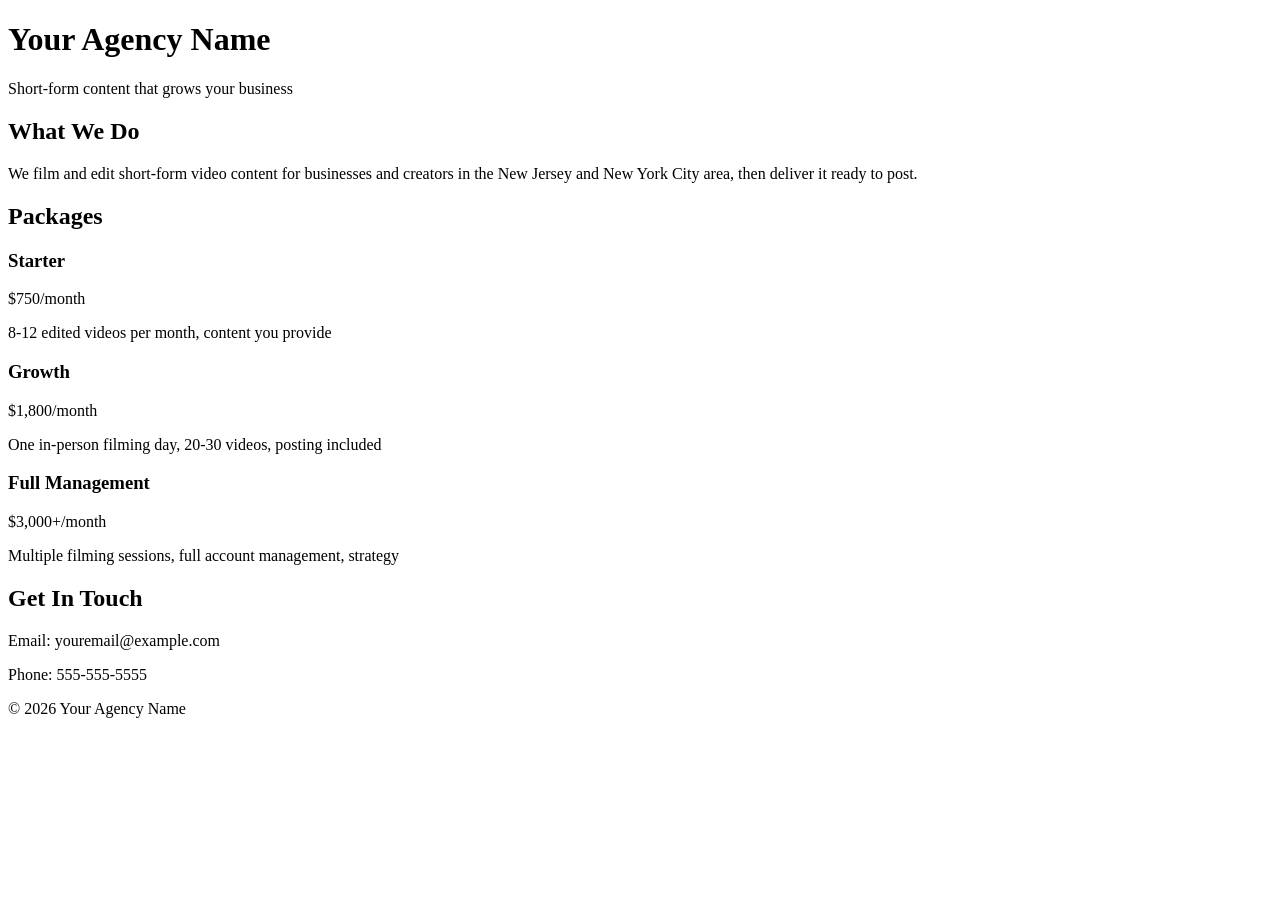
==== index.html @ 215c4ce5 "Add initial HTML structure for agency website" ====
<!DOCTYPE html>
<html lang="en">
<head>
<meta charset="UTF-8">
<meta name="viewport" content="width=device-width, initial-scale=1.0">
<title>Your Agency Name</title> <!-- CHANGE THIS -->
<link rel="stylesheet" href="style.css">
</head>
<body>

<header>
  <h1>Your Agency Name</h1> <!-- CHANGE THIS -->
  <p>Short-form content that grows your business</p> <!-- CHANGE THIS -->
</header>

<section id="about">
  <h2>What We Do</h2>
  <p>We film and edit short-form video content for businesses and creators in the New Jersey and New York City area, then deliver it ready to post.</p> <!-- CHANGE THIS -->
</section>

<section id="pricing">
  <h2>Packages</h2>
  <div class="tier">
    <h3>Starter</h3>
    <p class="price">$750/month</p> <!-- CHANGE THIS -->
    <p>8-12 edited videos per month, content you provide</p> <!-- CHANGE THIS -->
  </div>
  <div class="tier">
    <h3>Growth</h3>
    <p class="price">$1,800/month</p> <!-- CHANGE THIS -->
    <p>One in-person filming day, 20-30 videos, posting included</p> <!-- CHANGE THIS -->
  </div>
  <div class="tier">
    <h3>Full Management</h3>
    <p class="price">$3,000+/month</p> <!-- CHANGE THIS -->
    <p>Multiple filming sessions, full account management, strategy</p> <!-- CHANGE THIS -->
  </div>
</section>

<section id="contact">
  <h2>Get In Touch</h2>
  <p>Email: youremail@example.com</p> <!-- CHANGE THIS -->
  <p>Phone: 555-555-5555</p> <!-- CHANGE THIS -->
</section>

<footer>
  <p>&copy; 2026 Your Agency Name</p> <!-- CHANGE THIS -->
</footer>

<script src="script.js"></script>
</body>
</html>
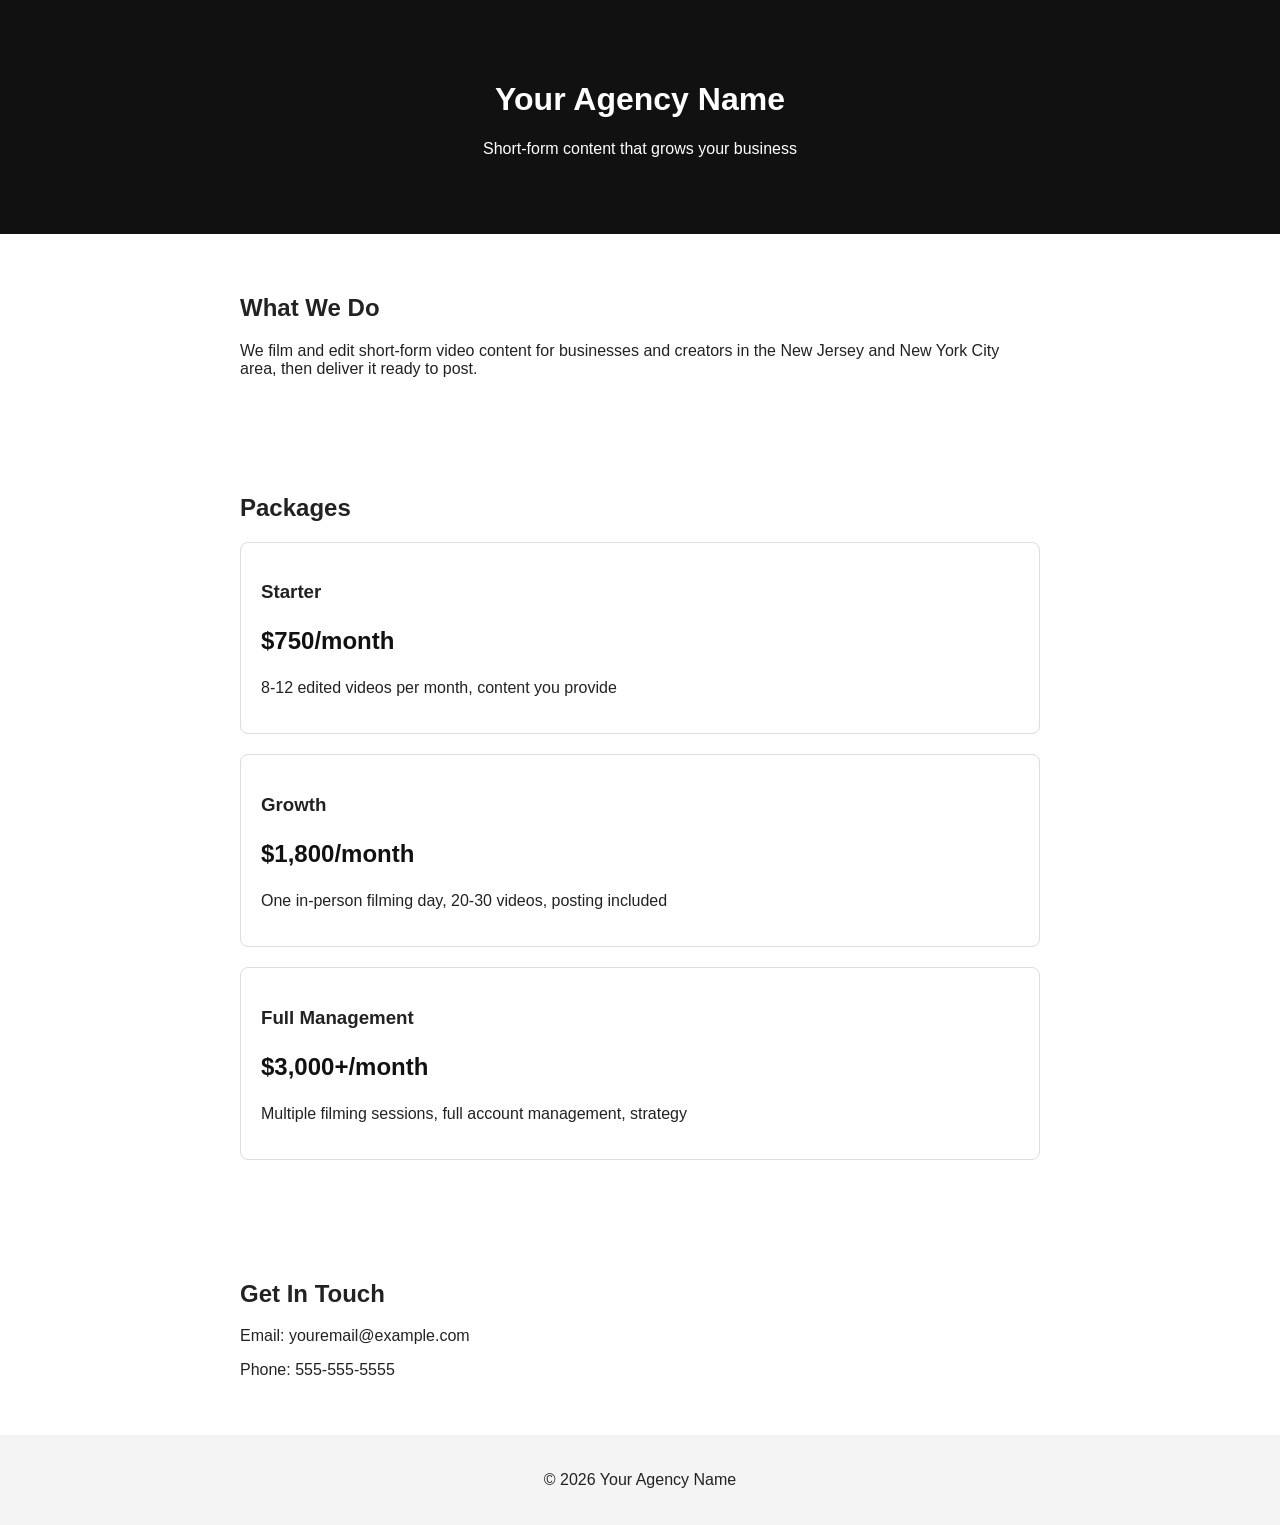
==== commit a81ca03c: "Update title in index.html to 'Clip Farmers Media'" ====
--- a/index.html
+++ b/index.html
@@ -3,7 +3,7 @@
 <head>
 <meta charset="UTF-8">
 <meta name="viewport" content="width=device-width, initial-scale=1.0">
-<title>Your Agency Name</title> <!-- CHANGE THIS -->
+<title>Clip Farmers Media</title> <!-- CHANGE THIS -->
 <link rel="stylesheet" href="style.css">
 </head>
 <body>
--- a/style.css
+++ b/style.css
@@ -0,0 +1,38 @@
+body {
+  font-family: Arial, sans-serif;
+  margin: 0;
+  padding: 0;
+  color: #222;
+}
+
+header {
+  background-color: #111; /* CHANGE THIS to your brand color */
+  color: white;
+  text-align: center;
+  padding: 60px 20px;
+}
+
+section {
+  max-width: 800px;
+  margin: 0 auto;
+  padding: 40px 20px;
+}
+
+.tier {
+  border: 1px solid #ddd;
+  border-radius: 8px;
+  padding: 20px;
+  margin-bottom: 20px;
+}
+
+.price {
+  font-size: 1.5em;
+  font-weight: bold;
+  color: #111; /* CHANGE THIS to your brand color */
+}
+
+footer {
+  text-align: center;
+  padding: 20px;
+  background-color: #f4f4f4;
+}
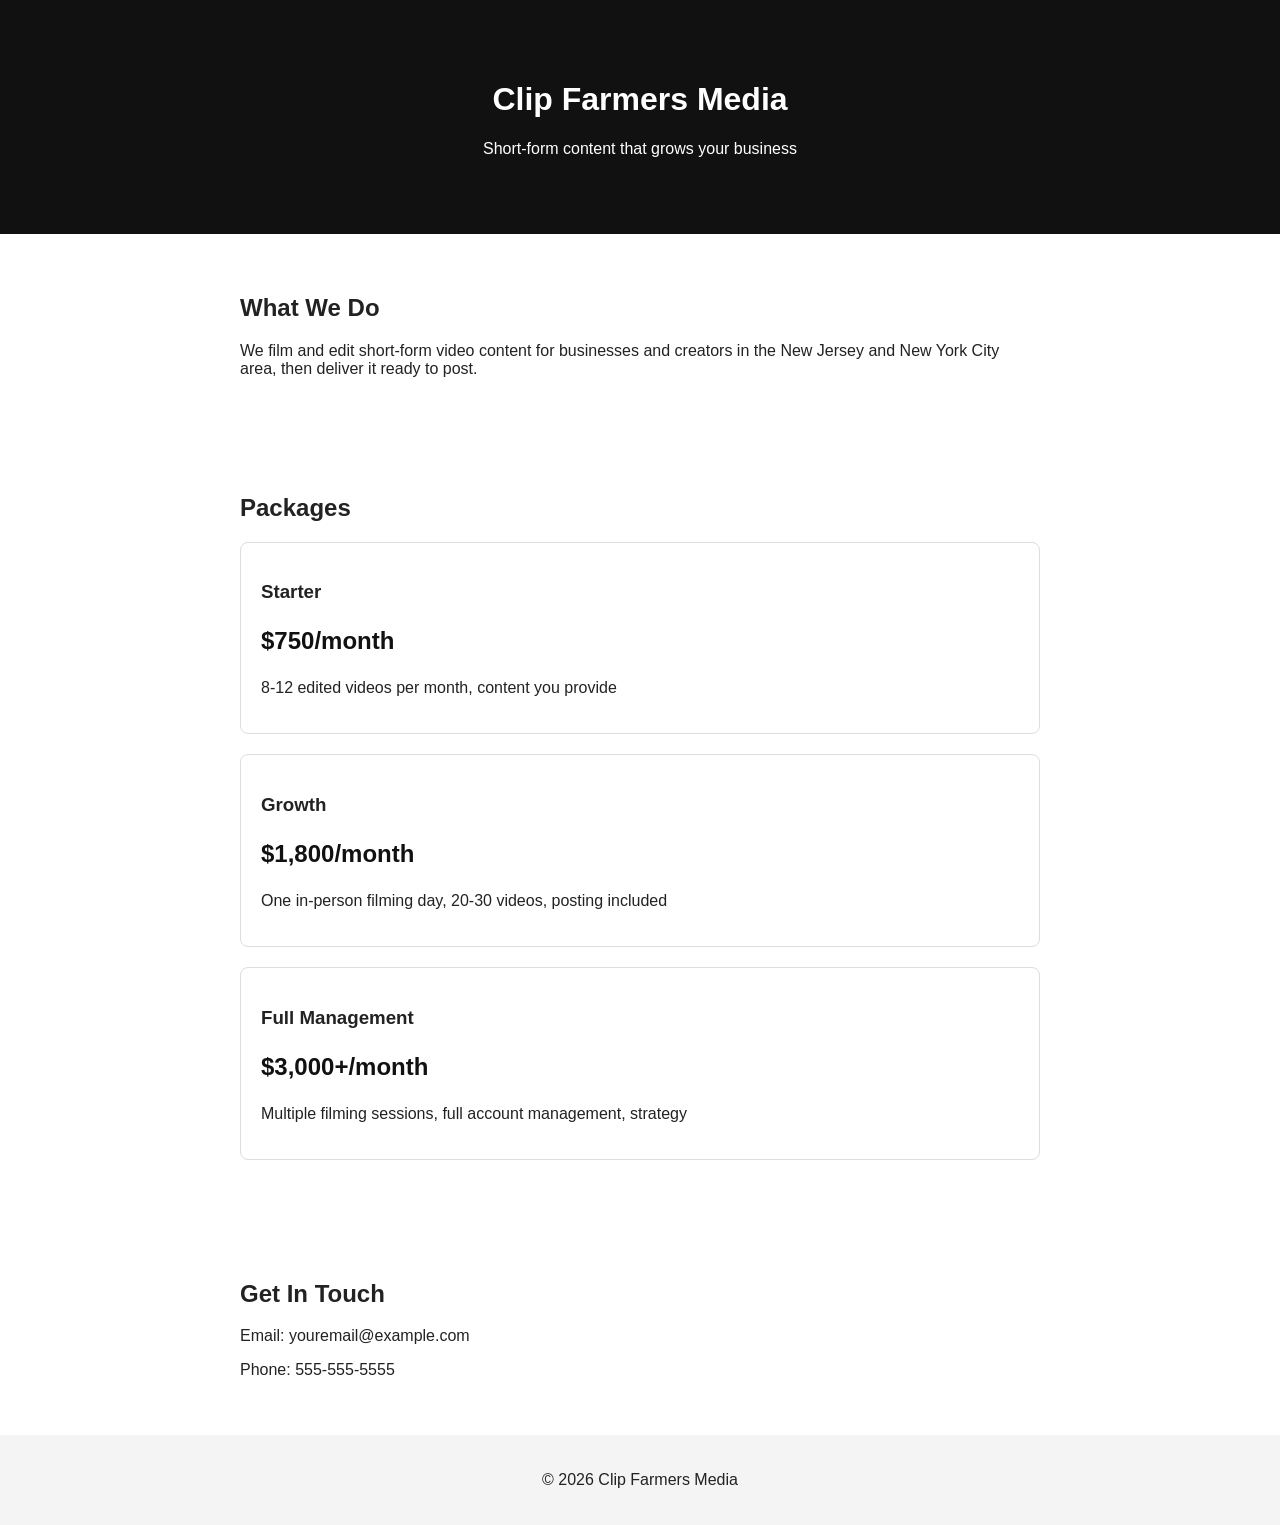
==== commit 505e9af0: "Update agency name to 'Clip Farmers Media'" ====
--- a/index.html
+++ b/index.html
@@ -3,13 +3,13 @@
 <head>
 <meta charset="UTF-8">
 <meta name="viewport" content="width=device-width, initial-scale=1.0">
-<title>Clip Farmers Media</title> <!-- CHANGE THIS -->
+<title>Clip Farmers Media</title>
 <link rel="stylesheet" href="style.css">
 </head>
 <body>
 
 <header>
-  <h1>Your Agency Name</h1> <!-- CHANGE THIS -->
+  <h1>Clip Farmers Media</h1>
   <p>Short-form content that grows your business</p> <!-- CHANGE THIS -->
 </header>
 
@@ -44,7 +44,7 @@
 </section>
 
 <footer>
-  <p>&copy; 2026 Your Agency Name</p> <!-- CHANGE THIS -->
+  <p>&copy; 2026 Clip Farmers Media</p>
 </footer>
 
 <script src="script.js"></script>
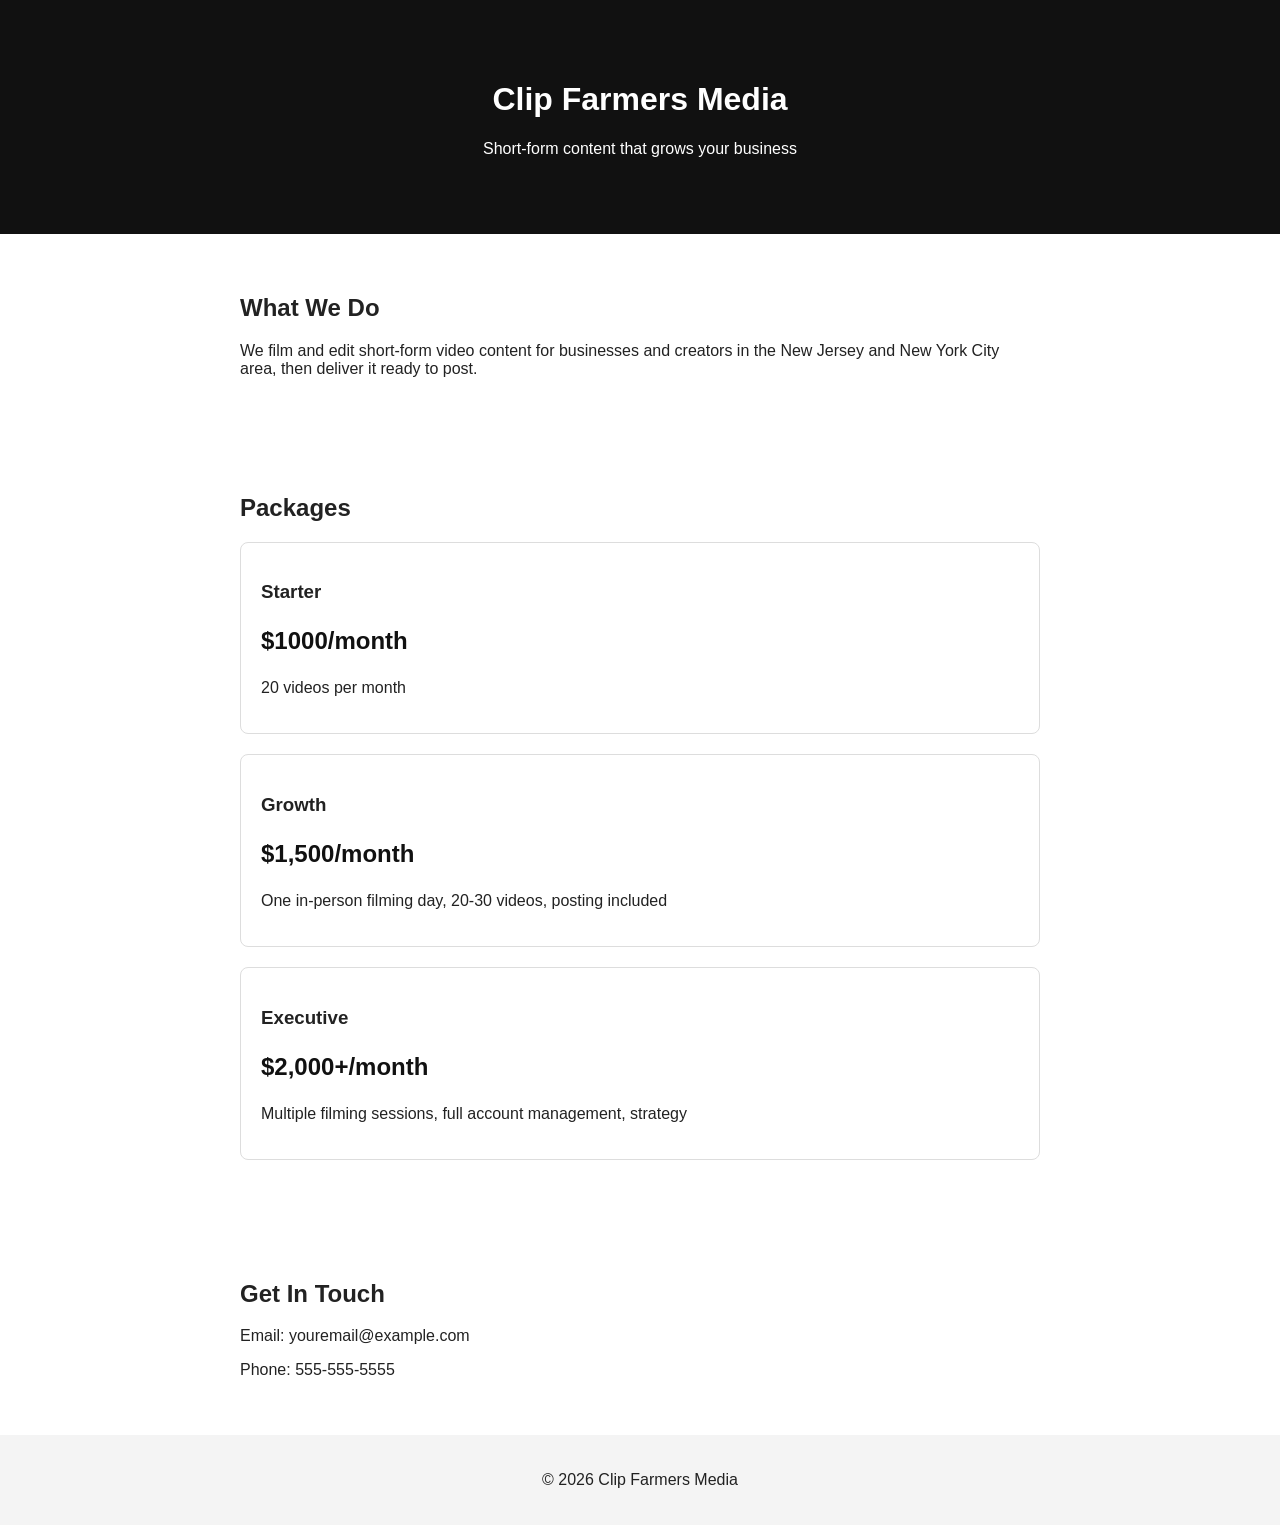
==== commit 6822e64f: "Update pricing details and package names in HTML" ====
--- a/index.html
+++ b/index.html
@@ -22,25 +22,25 @@
   <h2>Packages</h2>
   <div class="tier">
     <h3>Starter</h3>
-    <p class="price">$750/month</p> <!-- CHANGE THIS -->
-    <p>8-12 edited videos per month, content you provide</p> <!-- CHANGE THIS -->
+    <p class="price">$1000/month</p>
+    <p>20 videos per month</p>
   </div>
   <div class="tier">
     <h3>Growth</h3>
-    <p class="price">$1,800/month</p> <!-- CHANGE THIS -->
-    <p>One in-person filming day, 20-30 videos, posting included</p> <!-- CHANGE THIS -->
+    <p class="price">$1,500/month</p>
+    <p>One in-person filming day, 20-30 videos, posting included</p>
   </div>
   <div class="tier">
-    <h3>Full Management</h3>
-    <p class="price">$3,000+/month</p> <!-- CHANGE THIS -->
-    <p>Multiple filming sessions, full account management, strategy</p> <!-- CHANGE THIS -->
+    <h3>Executive</h3>
+    <p class="price">$2,000+/month</p> <!-- CHANGE THIS -->
+    <p>Multiple filming sessions, full account management, strategy</p>
   </div>
 </section>
 
 <section id="contact">
   <h2>Get In Touch</h2>
-  <p>Email: youremail@example.com</p> <!-- CHANGE THIS -->
-  <p>Phone: 555-555-5555</p> <!-- CHANGE THIS -->
+  <p>Email: youremail@example.com</p>
+  <p>Phone: 555-555-5555</p>
 </section>
 
 <footer>
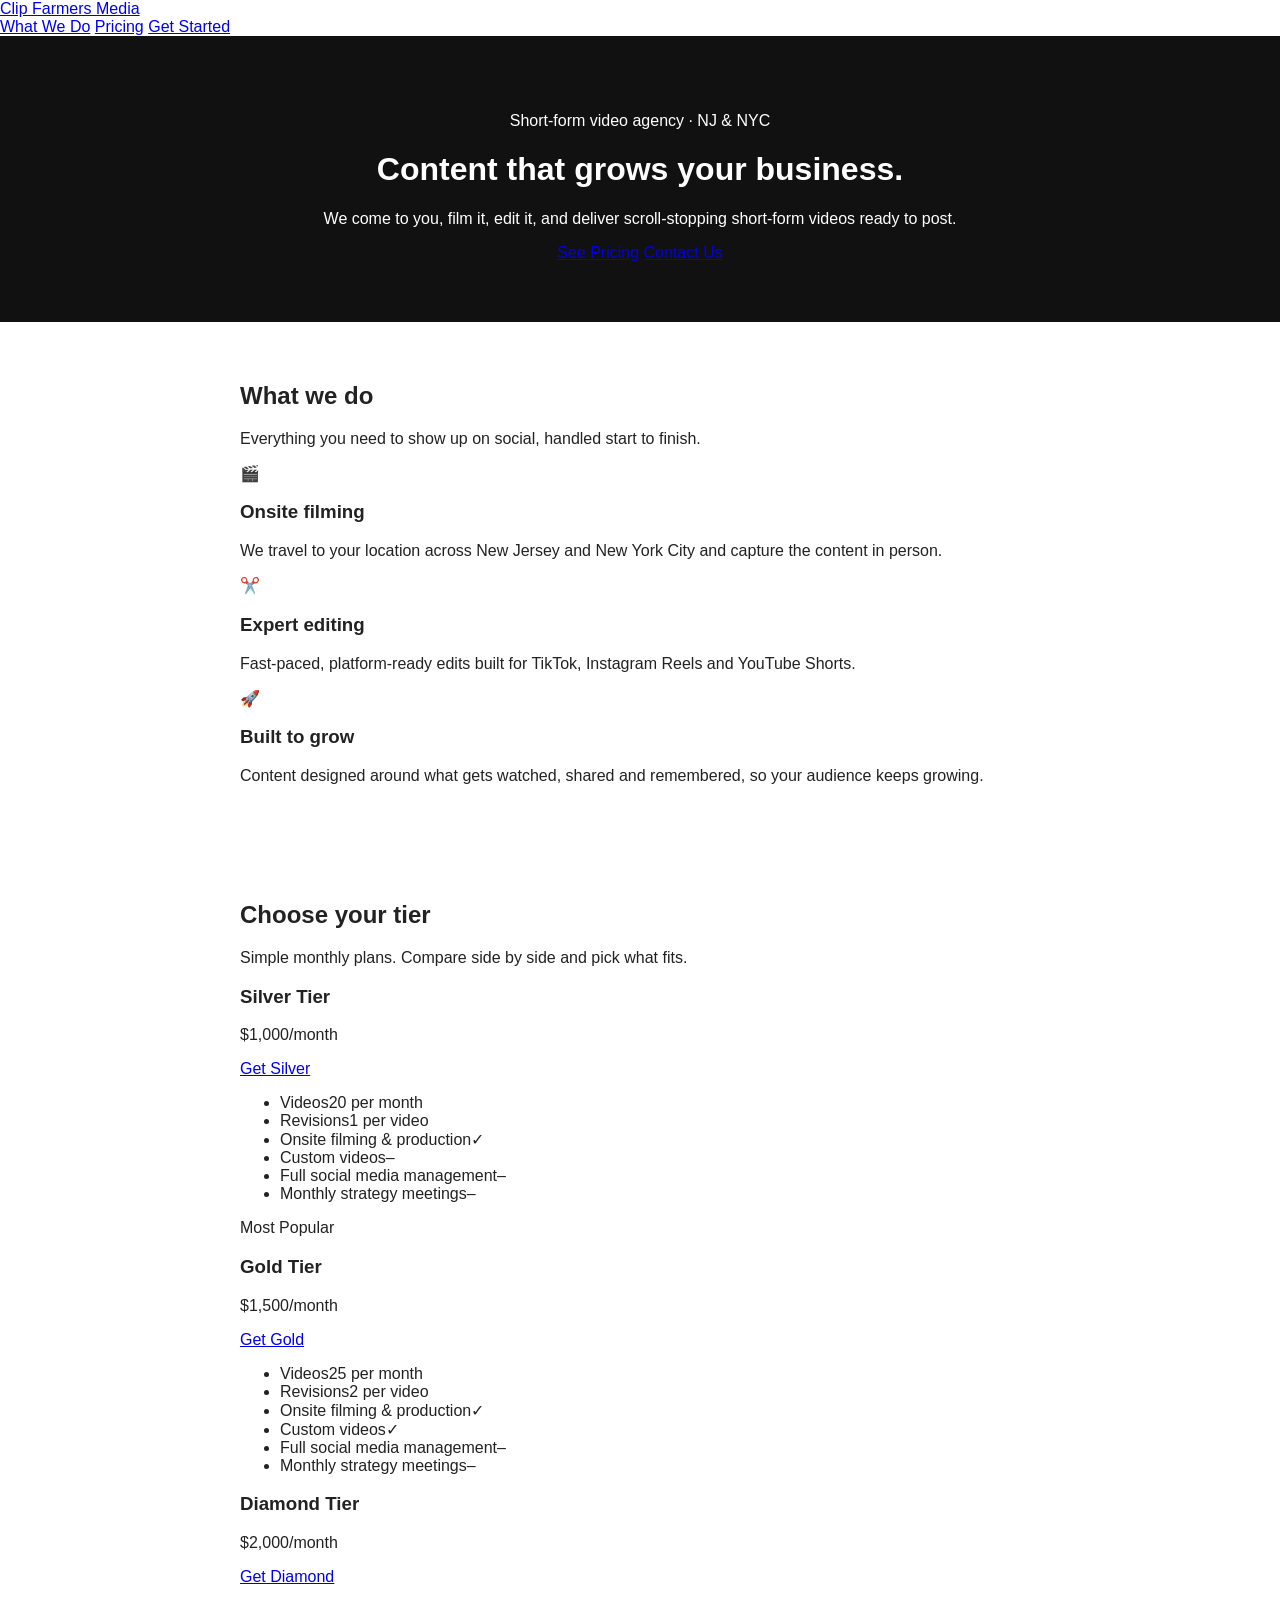
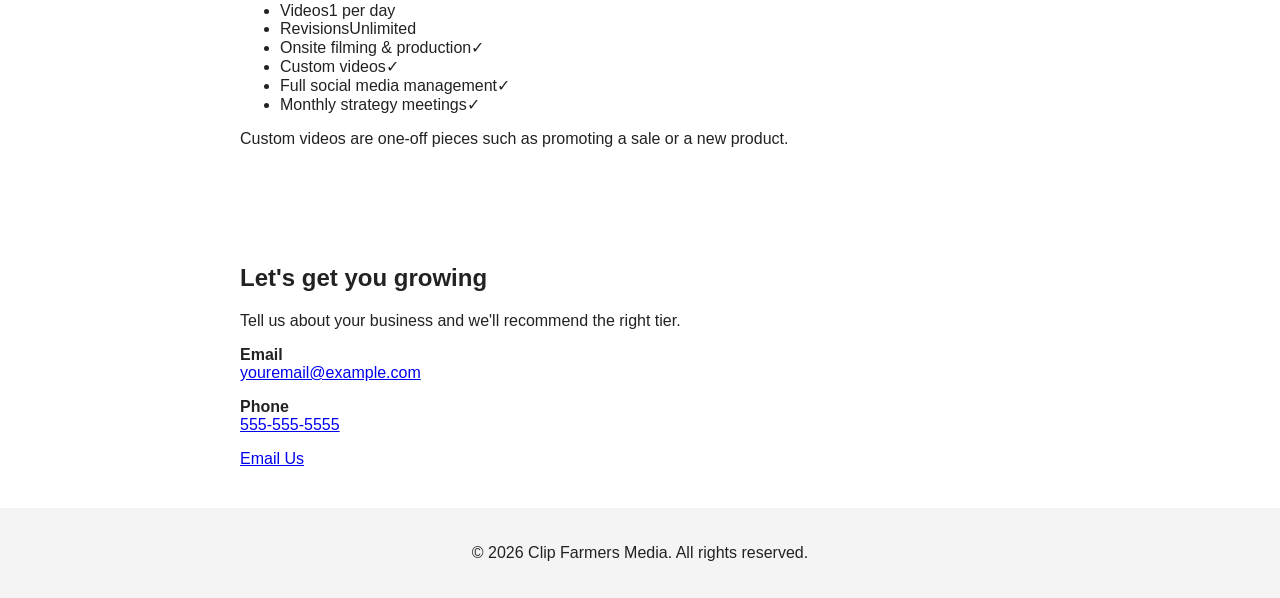
==== commit a4b05e0b: "Improve SEO, navigation, and content structure Updated the title and meta description for SEO. Enhan" ====
--- a/index.html
+++ b/index.html
@@ -3,48 +3,128 @@
 <head>
 <meta charset="UTF-8">
 <meta name="viewport" content="width=device-width, initial-scale=1.0">
-<title>Clip Farmers Media</title>
+<title>Clip Farmers Media | Short-Form Content That Grows Your Business</title>
+<meta name="description" content="Clip Farmers Media films, edits and delivers short-form video for businesses and creators in New Jersey and New York City.">
+<link rel="preconnect" href="https://fonts.googleapis.com">
+<link rel="preconnect" href="https://fonts.gstatic.com" crossorigin>
+<link href="https://fonts.googleapis.com/css2?family=Inter:wght@400;500;600;700;800&display=swap" rel="stylesheet">
 <link rel="stylesheet" href="style.css">
 </head>
 <body>
 
-<header>
-  <h1>Clip Farmers Media</h1>
-  <p>Short-form content that grows your business</p> <!-- CHANGE THIS -->
+<nav class="nav" id="nav">
+  <a href="#top" class="brand">
+    <!-- LOGO: upload a file named logo.png to your GitHub repo and it will appear here automatically -->
+    <img src="logo.png" alt="Clip Farmers Media logo" class="logo-img" onerror="this.style.display='none'">
+    <span>Clip Farmers Media</span>
+  </a>
+  <div class="nav-links">
+    <a href="#about">What We Do</a>
+    <a href="#pricing">Pricing</a>
+    <a href="#contact" class="nav-cta">Get Started</a>
+  </div>
+</nav>
+
+<header class="hero" id="top">
+  <p class="eyebrow">Short-form video agency &middot; NJ &amp; NYC</p>
+  <h1>Content that <span class="grad">grows</span> your business.</h1>
+  <p class="lead">We come to you, film it, edit it, and deliver scroll-stopping short-form videos ready to post.</p>
+  <div class="hero-buttons">
+    <a href="#pricing" class="btn btn-primary">See Pricing</a>
+    <a href="#contact" class="btn btn-ghost">Contact Us</a>
+  </div>
 </header>
 
-<section id="about">
-  <h2>What We Do</h2>
-  <p>We film and edit short-form video content for businesses and creators in the New Jersey and New York City area, then deliver it ready to post.</p> <!-- CHANGE THIS -->
-</section>
-
-<section id="pricing">
-  <h2>Packages</h2>
-  <div class="tier">
-    <h3>Starter</h3>
-    <p class="price">$1000/month</p>
-    <p>20 videos per month</p>
-  </div>
-  <div class="tier">
-    <h3>Growth</h3>
-    <p class="price">$1,500/month</p>
-    <p>One in-person filming day, 20-30 videos, posting included</p>
-  </div>
-  <div class="tier">
-    <h3>Executive</h3>
-    <p class="price">$2,000+/month</p> <!-- CHANGE THIS -->
-    <p>Multiple filming sessions, full account management, strategy</p>
+<section id="about" class="section">
+  <h2>What we do</h2>
+  <p class="section-sub">Everything you need to show up on social, handled start to finish.</p>
+  <div class="feature-grid">
+    <div class="feature reveal">
+      <div class="icon">🎬</div>
+      <h3>Onsite filming</h3>
+      <p>We travel to your location across New Jersey and New York City and capture the content in person.</p>
+    </div>
+    <div class="feature reveal">
+      <div class="icon">✂️</div>
+      <h3>Expert editing</h3>
+      <p>Fast-paced, platform-ready edits built for TikTok, Instagram Reels and YouTube Shorts.</p>
+    </div>
+    <div class="feature reveal">
+      <div class="icon">🚀</div>
+      <h3>Built to grow</h3>
+      <p>Content designed around what gets watched, shared and remembered, so your audience keeps growing.</p>
+    </div>
   </div>
 </section>
 
-<section id="contact">
-  <h2>Get In Touch</h2>
-  <p>Email: youremail@example.com</p>
-  <p>Phone: 555-555-5555</p>
+<section id="pricing" class="section section-tint">
+  <h2>Choose your tier</h2>
+  <p class="section-sub">Simple monthly plans. Compare side by side and pick what fits.</p>
+
+  <div class="compare">
+
+    <!-- SILVER -->
+    <div class="plan reveal">
+      <h3 class="plan-name silver">Silver Tier</h3>
+      <p class="plan-price">$1,000<span>/month</span></p>
+      <a href="#contact" class="btn btn-outline">Get Silver</a>
+      <ul class="rows">
+        <li><span class="label">Videos</span><span class="value">20 per month</span></li>
+        <li><span class="label">Revisions</span><span class="value">1 per video</span></li>
+        <li><span class="label">Onsite filming &amp; production</span><span class="value yes">✓</span></li>
+        <li><span class="label">Custom videos</span><span class="value no">&ndash;</span></li>
+        <li><span class="label">Full social media management</span><span class="value no">&ndash;</span></li>
+        <li><span class="label">Monthly strategy meetings</span><span class="value no">&ndash;</span></li>
+      </ul>
+    </div>
+
+    <!-- GOLD -->
+    <div class="plan popular reveal">
+      <span class="badge">Most Popular</span>
+      <h3 class="plan-name gold">Gold Tier</h3>
+      <p class="plan-price">$1,500<span>/month</span></p>
+      <a href="#contact" class="btn btn-primary">Get Gold</a>
+      <ul class="rows">
+        <li><span class="label">Videos</span><span class="value">25 per month</span></li>
+        <li><span class="label">Revisions</span><span class="value">2 per video</span></li>
+        <li><span class="label">Onsite filming &amp; production</span><span class="value yes">✓</span></li>
+        <li><span class="label">Custom videos</span><span class="value yes">✓</span></li>
+        <li><span class="label">Full social media management</span><span class="value no">&ndash;</span></li>
+        <li><span class="label">Monthly strategy meetings</span><span class="value no">&ndash;</span></li>
+      </ul>
+    </div>
+
+    <!-- DIAMOND -->
+    <div class="plan reveal">
+      <h3 class="plan-name diamond">Diamond Tier</h3>
+      <p class="plan-price">$2,000<span>/month</span></p>
+      <a href="#contact" class="btn btn-outline">Get Diamond</a>
+      <ul class="rows">
+        <li><span class="label">Videos</span><span class="value">1 per day</span></li>
+        <li><span class="label">Revisions</span><span class="value">Unlimited</span></li>
+        <li><span class="label">Onsite filming &amp; production</span><span class="value yes">✓</span></li>
+        <li><span class="label">Custom videos</span><span class="value yes">✓</span></li>
+        <li><span class="label">Full social media management</span><span class="value yes">✓</span></li>
+        <li><span class="label">Monthly strategy meetings</span><span class="value yes">✓</span></li>
+      </ul>
+    </div>
+
+  </div>
+  <p class="fine-print">Custom videos are one-off pieces such as promoting a sale or a new product.</p>
+</section>
+
+<section id="contact" class="section contact">
+  <h2>Let's get you growing</h2>
+  <p class="section-sub">Tell us about your business and we'll recommend the right tier.</p>
+  <div class="contact-card">
+    <p><strong>Email</strong><br><a href="mailto:youremail@example.com">youremail@example.com</a></p> <!-- CHANGE THIS (appears twice: text and link) -->
+    <p><strong>Phone</strong><br><a href="tel:5555555555">555-555-5555</a></p> <!-- CHANGE THIS (appears twice: text and link) -->
+    <a href="mailto:youremail@example.com" class="btn btn-primary">Email Us</a> <!-- CHANGE THIS -->
+  </div>
 </section>
 
 <footer>
-  <p>&copy; 2026 Clip Farmers Media</p>
+  <p>&copy; <span id="year">2026</span> Clip Farmers Media. All rights reserved.</p>
 </footer>
 
 <script src="script.js"></script>
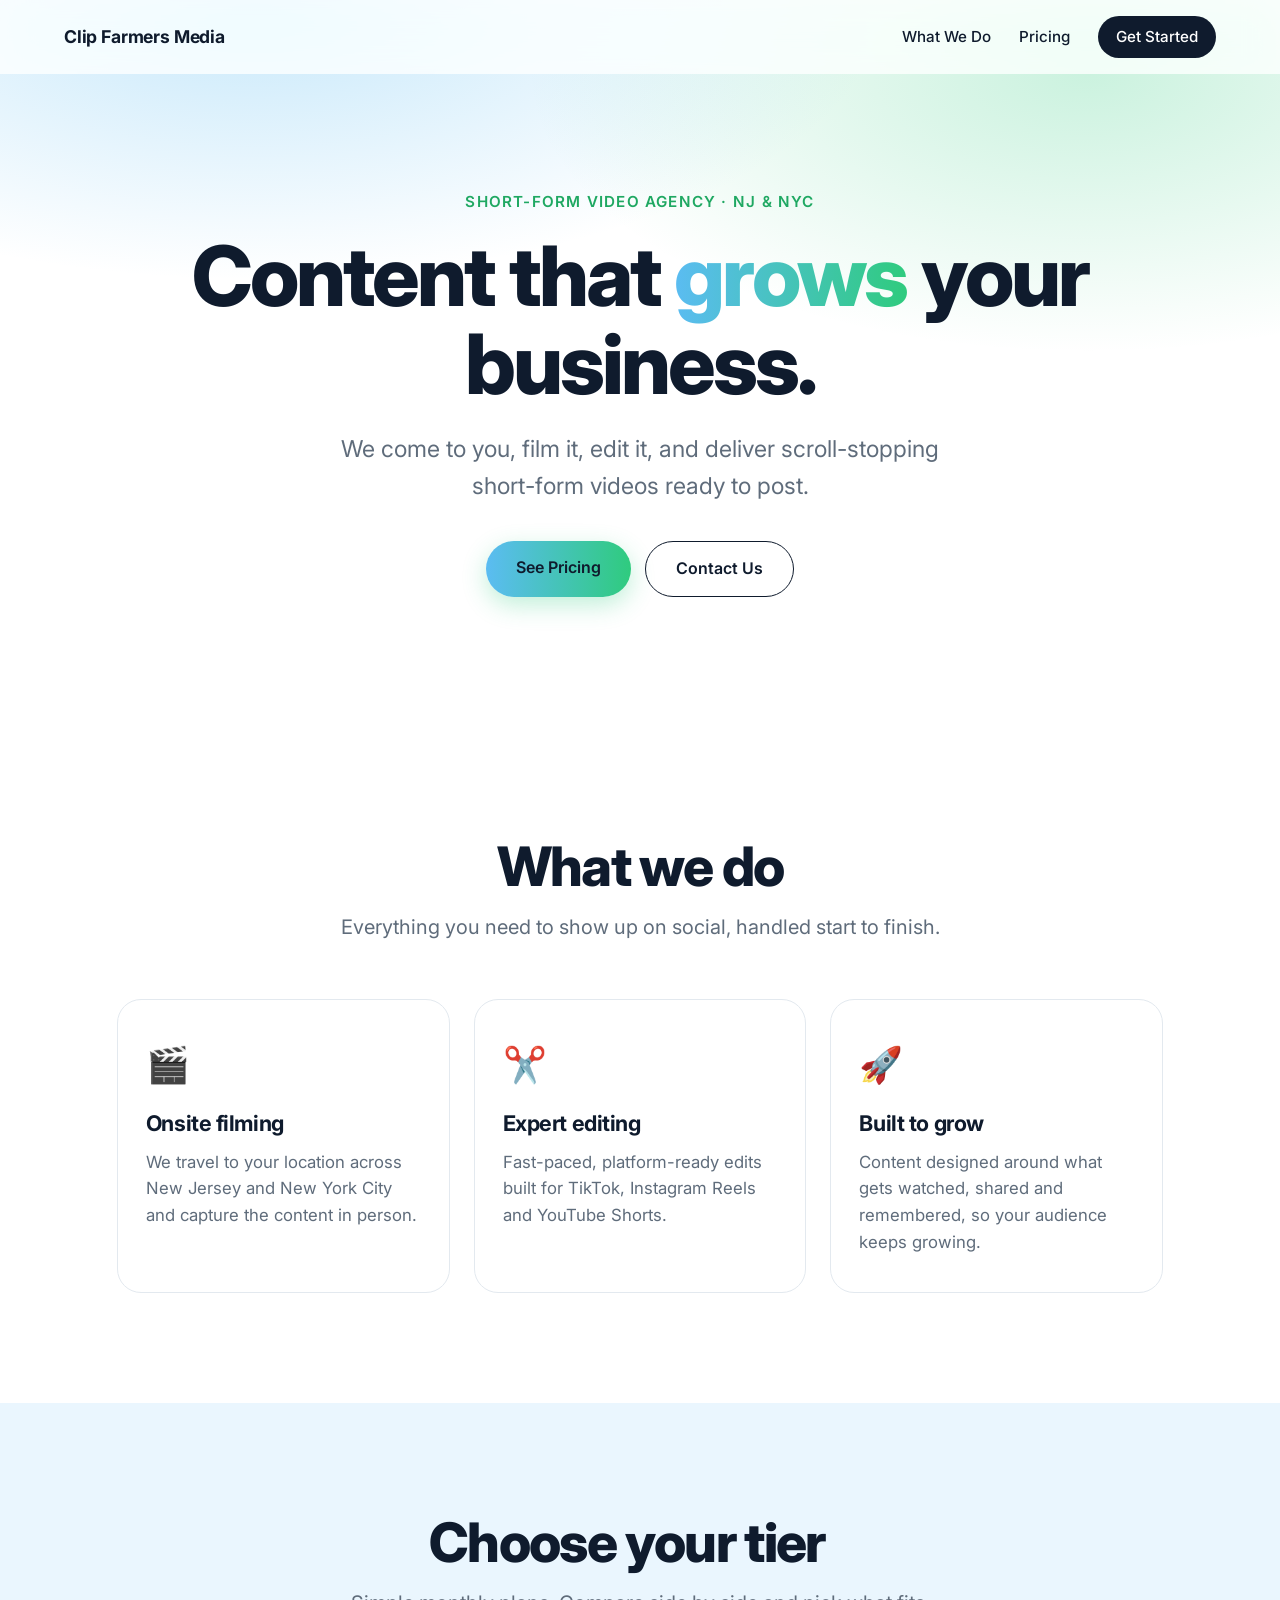
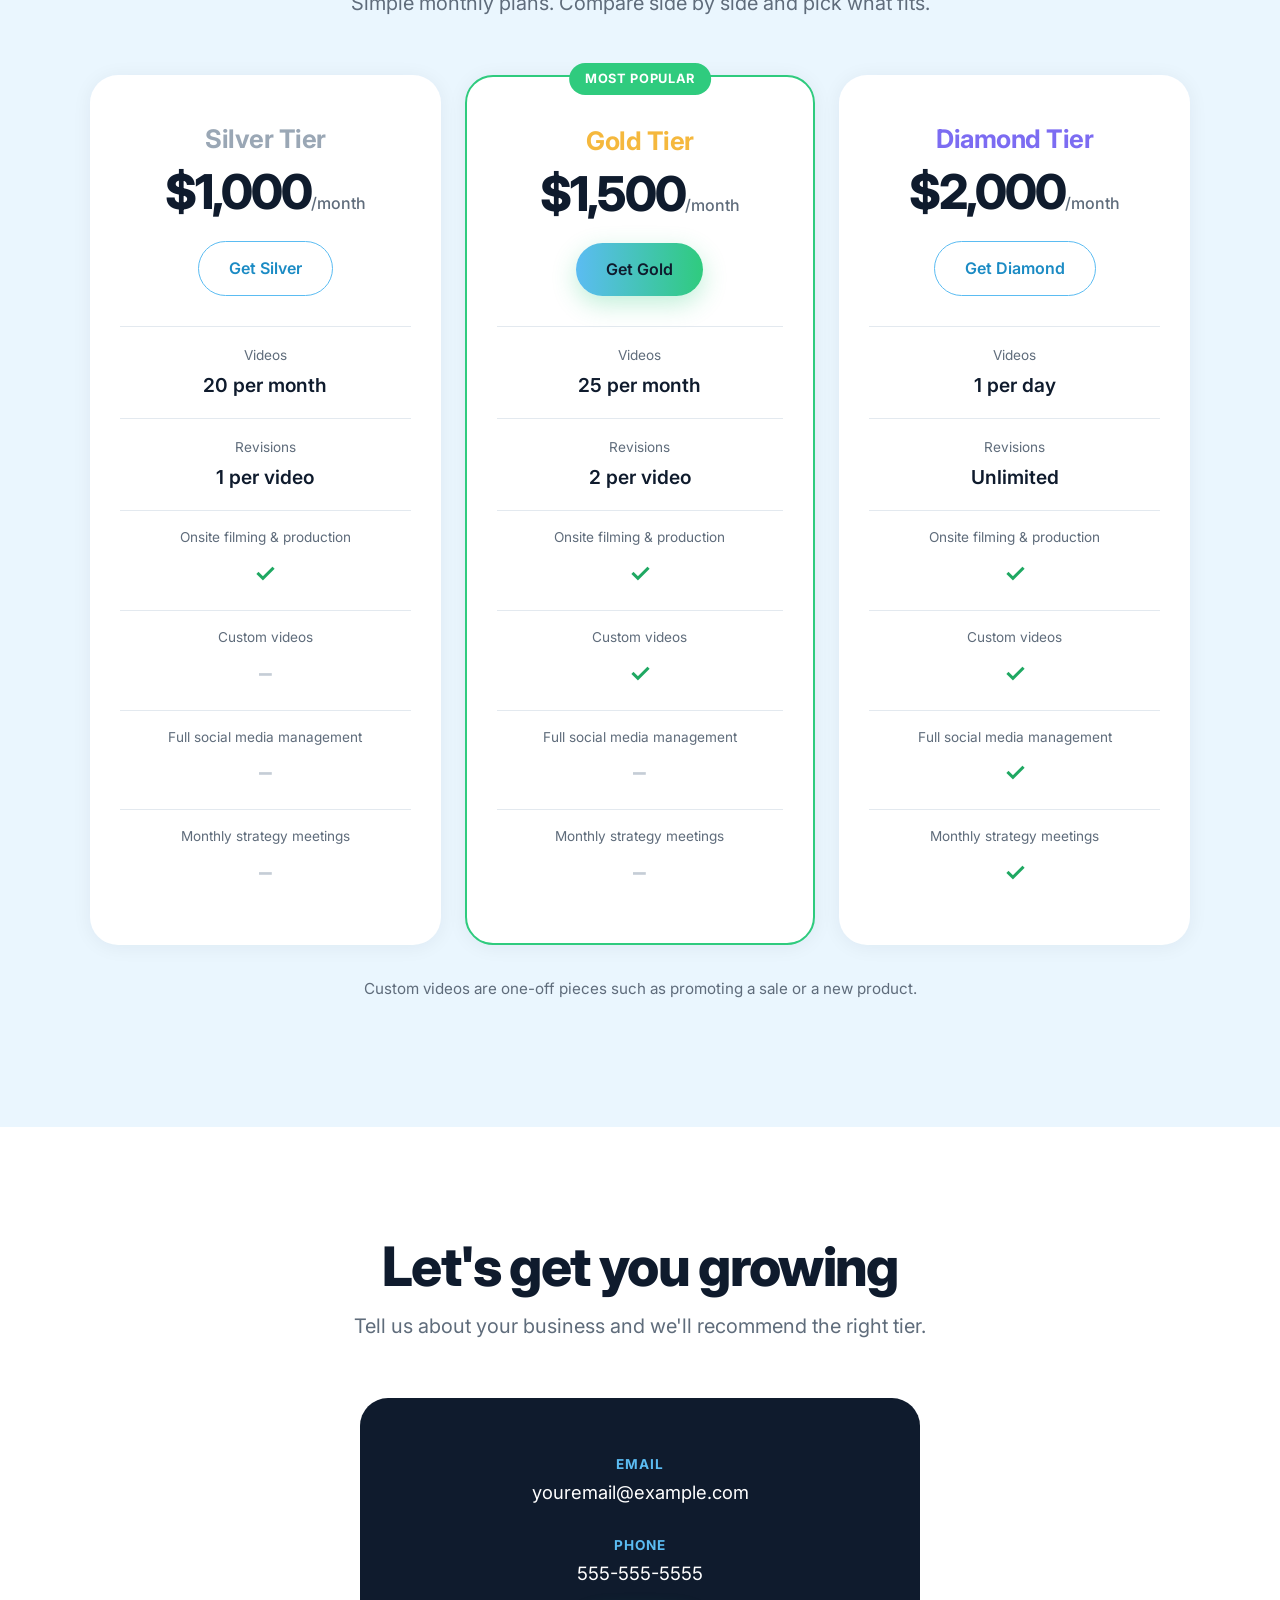
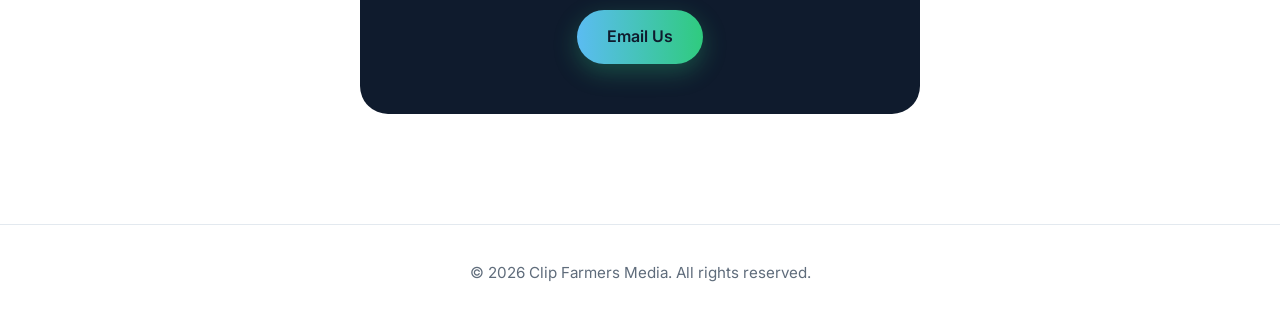
==== commit d0d4ce78: "Add JavaScript class to document element Added a script to enable JavaScript functionality." ====
--- a/index.html
+++ b/index.html
@@ -8,6 +8,7 @@
 <link rel="preconnect" href="https://fonts.googleapis.com">
 <link rel="preconnect" href="https://fonts.gstatic.com" crossorigin>
 <link href="https://fonts.googleapis.com/css2?family=Inter:wght@400;500;600;700;800&display=swap" rel="stylesheet">
+<script>document.documentElement.classList.add('js');</script>
 <link rel="stylesheet" href="style.css">
 </head>
 <body>
--- a/style.css
+++ b/style.css
@@ -1,38 +1,230 @@
+/* ===== BRAND COLORS (change them once here and the whole site updates) ===== */
+:root {
+  --blue: #5BBCF2;          /* light blue */
+  --blue-soft: #EAF6FE;     /* very light blue backgrounds */
+  --green: #2FCB7E;         /* green */
+  --green-dark: #1FA862;
+  --white: #FFFFFF;
+  --ink: #0F1B2D;           /* main text (deep navy) */
+  --muted: #5F6C7B;         /* secondary text */
+  --line: #E3E9EF;          /* borders */
+  --gold: #F5B83D;          /* accent: gold tier */
+  --silver: #9AA7B5;        /* accent: silver tier */
+  --diamond: #7C6CF2;       /* accent: diamond tier */
+}
+
+* { box-sizing: border-box; }
+html { scroll-behavior: smooth; }
+
 body {
-  font-family: Arial, sans-serif;
   margin: 0;
-  padding: 0;
-  color: #222;
-}
-
-header {
-  background-color: #111; /* CHANGE THIS to your brand color */
-  color: white;
+  font-family: 'Inter', -apple-system, BlinkMacSystemFont, 'Segoe UI', Helvetica, Arial, sans-serif;
+  font-size: 18px;
+  line-height: 1.6;
+  color: var(--ink);
+  background: var(--white);
+  -webkit-font-smoothing: antialiased;
+}
+
+a { color: inherit; text-decoration: none; }
+
+/* ===== NAV ===== */
+.nav {
+  position: fixed;
+  top: 0; left: 0; right: 0;
+  z-index: 100;
+  display: flex;
+  align-items: center;
+  justify-content: space-between;
+  padding: 16px 5vw;
+  background: rgba(255, 255, 255, 0.8);
+  backdrop-filter: saturate(180%) blur(16px);
+  -webkit-backdrop-filter: saturate(180%) blur(16px);
+  transition: box-shadow 0.3s;
+}
+.nav.scrolled { box-shadow: 0 1px 0 var(--line); }
+
+.brand {
+  display: flex;
+  align-items: center;
+  gap: 10px;
+  font-weight: 700;
+  font-size: 1.1rem;
+  letter-spacing: -0.01em;
+}
+.logo-img { height: 38px; width: auto; display: block; }
+
+.nav-links { display: flex; align-items: center; gap: 28px; font-size: 0.95rem; font-weight: 500; }
+.nav-links a:hover { color: var(--green-dark); }
+.nav-cta {
+  background: var(--ink);
+  color: var(--white);
+  padding: 9px 18px;
+  border-radius: 999px;
+}
+.nav-cta:hover { color: var(--white) !important; background: var(--green-dark); }
+
+/* ===== HERO ===== */
+.hero {
   text-align: center;
-  padding: 60px 20px;
-}
-
-section {
-  max-width: 800px;
+  padding: 190px 6vw 130px;
+  background:
+    radial-gradient(900px 400px at 20% 0%, rgba(91, 188, 242, 0.35), transparent 70%),
+    radial-gradient(800px 400px at 85% 10%, rgba(47, 203, 126, 0.25), transparent 70%),
+    var(--white);
+}
+.eyebrow {
+  font-size: 0.95rem;
+  font-weight: 600;
+  letter-spacing: 0.08em;
+  text-transform: uppercase;
+  color: var(--green-dark);
+  margin: 0 0 18px;
+}
+.hero h1 {
+  font-size: clamp(2.8rem, 7vw, 5.2rem);
+  line-height: 1.05;
+  letter-spacing: -0.035em;
+  font-weight: 800;
+  max-width: 900px;
+  margin: 0 auto 24px;
+}
+.grad {
+  background: linear-gradient(90deg, var(--blue), var(--green));
+  -webkit-background-clip: text;
+  background-clip: text;
+  color: transparent;
+}
+.lead {
+  font-size: clamp(1.15rem, 2vw, 1.45rem);
+  color: var(--muted);
+  max-width: 640px;
+  margin: 0 auto 36px;
+}
+.hero-buttons { display: flex; gap: 14px; justify-content: center; flex-wrap: wrap; }
+
+/* ===== BUTTONS ===== */
+.btn {
+  display: inline-block;
+  padding: 14px 30px;
+  border-radius: 999px;
+  font-weight: 600;
+  font-size: 1rem;
+  transition: transform 0.2s, box-shadow 0.2s, background 0.2s;
+  cursor: pointer;
+}
+.btn:hover { transform: translateY(-2px); }
+.btn-primary {
+  background: linear-gradient(90deg, var(--blue), var(--green));
+  color: var(--ink);
+  box-shadow: 0 8px 24px rgba(47, 203, 126, 0.3);
+}
+.btn-ghost { border: 1.5px solid var(--ink); }
+.btn-ghost:hover { background: var(--ink); color: var(--white); }
+.btn-outline { border: 1.5px solid var(--blue); color: #1B8BC4; }
+.btn-outline:hover { background: var(--blue-soft); }
+
+/* ===== SECTIONS ===== */
+.section { padding: 110px 6vw; max-width: 1200px; margin: 0 auto; text-align: center; }
+.section h2 {
+  font-size: clamp(2.2rem, 4.5vw, 3.4rem);
+  letter-spacing: -0.03em;
+  line-height: 1.1;
+  font-weight: 800;
+  margin: 0 0 14px;
+}
+.section-sub { font-size: 1.25rem; color: var(--muted); margin: 0 auto 56px; max-width: 600px; }
+
+.section-tint { max-width: none; background: var(--blue-soft); }
+.section-tint > * { max-width: 1100px; margin-left: auto; margin-right: auto; }
+
+/* ===== FEATURES ===== */
+.feature-grid { display: grid; grid-template-columns: repeat(3, 1fr); gap: 24px; }
+.feature {
+  background: var(--white);
+  border: 1px solid var(--line);
+  border-radius: 24px;
+  padding: 36px 28px;
+  text-align: left;
+}
+.icon { font-size: 2.2rem; margin-bottom: 14px; }
+.feature h3 { font-size: 1.35rem; margin: 0 0 8px; letter-spacing: -0.02em; }
+.feature p { margin: 0; color: var(--muted); font-size: 1.05rem; }
+
+/* ===== PRICING COMPARISON (Apple-style) ===== */
+.compare { display: grid; grid-template-columns: repeat(3, 1fr); gap: 24px; align-items: stretch; }
+
+.plan {
+  position: relative;
+  background: var(--white);
+  border-radius: 28px;
+  padding: 44px 30px 34px;
+  text-align: center;
+  box-shadow: 0 2px 20px rgba(15, 27, 45, 0.06);
+  transition: transform 0.3s, box-shadow 0.3s;
+}
+.plan.reveal.visible:hover { transform: translateY(-6px); box-shadow: 0 16px 40px rgba(15, 27, 45, 0.12); }
+.plan.popular { border: 2px solid var(--green); }
+
+.badge {
+  position: absolute;
+  top: -14px; left: 50%;
+  transform: translateX(-50%);
+  background: var(--green);
+  color: var(--white);
+  font-size: 0.8rem;
+  font-weight: 700;
+  letter-spacing: 0.05em;
+  text-transform: uppercase;
+  padding: 6px 16px;
+  border-radius: 999px;
+  white-space: nowrap;
+}
+
+.plan-name { font-size: 1.6rem; font-weight: 700; margin: 0 0 6px; letter-spacing: -0.02em; }
+.plan-name.silver { color: var(--silver); }
+.plan-name.gold { color: var(--gold); }
+.plan-name.diamond { color: var(--diamond); }
+
+.plan-price { font-size: 3rem; font-weight: 800; letter-spacing: -0.04em; margin: 0 0 22px; line-height: 1.1; }
+.plan-price span { font-size: 1rem; font-weight: 500; color: var(--muted); letter-spacing: 0; }
+
+.rows { list-style: none; padding: 0; margin: 30px 0 0; text-align: center; }
+.rows li { padding: 16px 0; border-top: 1px solid var(--line); min-height: 92px; display: flex; flex-direction: column; justify-content: center; }
+.label { display: block; font-size: 0.85rem; color: var(--muted); margin-bottom: 4px; }
+.value { display: block; font-size: 1.2rem; font-weight: 600; }
+.value.yes { color: var(--green-dark); font-size: 1.6rem; }
+.value.no { color: #C5CDD6; font-size: 1.6rem; }
+
+.fine-print { margin-top: 32px !important; font-size: 0.95rem; color: var(--muted); }
+
+/* ===== CONTACT ===== */
+.contact-card {
+  background: var(--ink);
+  color: var(--white);
+  border-radius: 28px;
+  padding: 50px 30px;
+  max-width: 560px;
   margin: 0 auto;
-  padding: 40px 20px;
-}
-
-.tier {
-  border: 1px solid #ddd;
-  border-radius: 8px;
-  padding: 20px;
-  margin-bottom: 20px;
-}
-
-.price {
-  font-size: 1.5em;
-  font-weight: bold;
-  color: #111; /* CHANGE THIS to your brand color */
-}
-
-footer {
-  text-align: center;
-  padding: 20px;
-  background-color: #f4f4f4;
-}
+}
+.contact-card p { margin: 0 0 22px; font-size: 1.15rem; }
+.contact-card strong { color: var(--blue); font-size: 0.85rem; letter-spacing: 0.08em; text-transform: uppercase; }
+.contact-card a:not(.btn):hover { color: var(--green); }
+
+/* ===== FOOTER ===== */
+footer { text-align: center; padding: 36px 20px; color: var(--muted); font-size: 0.95rem; border-top: 1px solid var(--line); }
+footer p { margin: 0; }
+
+/* ===== SCROLL ANIMATION ===== */
+.reveal { opacity: 0; transform: translateY(24px); transition: opacity 0.7s ease, transform 0.7s ease; }
+.reveal.visible { opacity: 1; transform: none; }
+
+/* ===== MOBILE ===== */
+@media (max-width: 900px) {
+  body { font-size: 17px; }
+  .feature-grid, .compare { grid-template-columns: 1fr; }
+  .nav-links a:not(.nav-cta) { display: none; }
+  .hero { padding: 150px 6vw 90px; }
+  .section { padding: 80px 6vw; }
+  .rows li { min-height: 0; }
+}
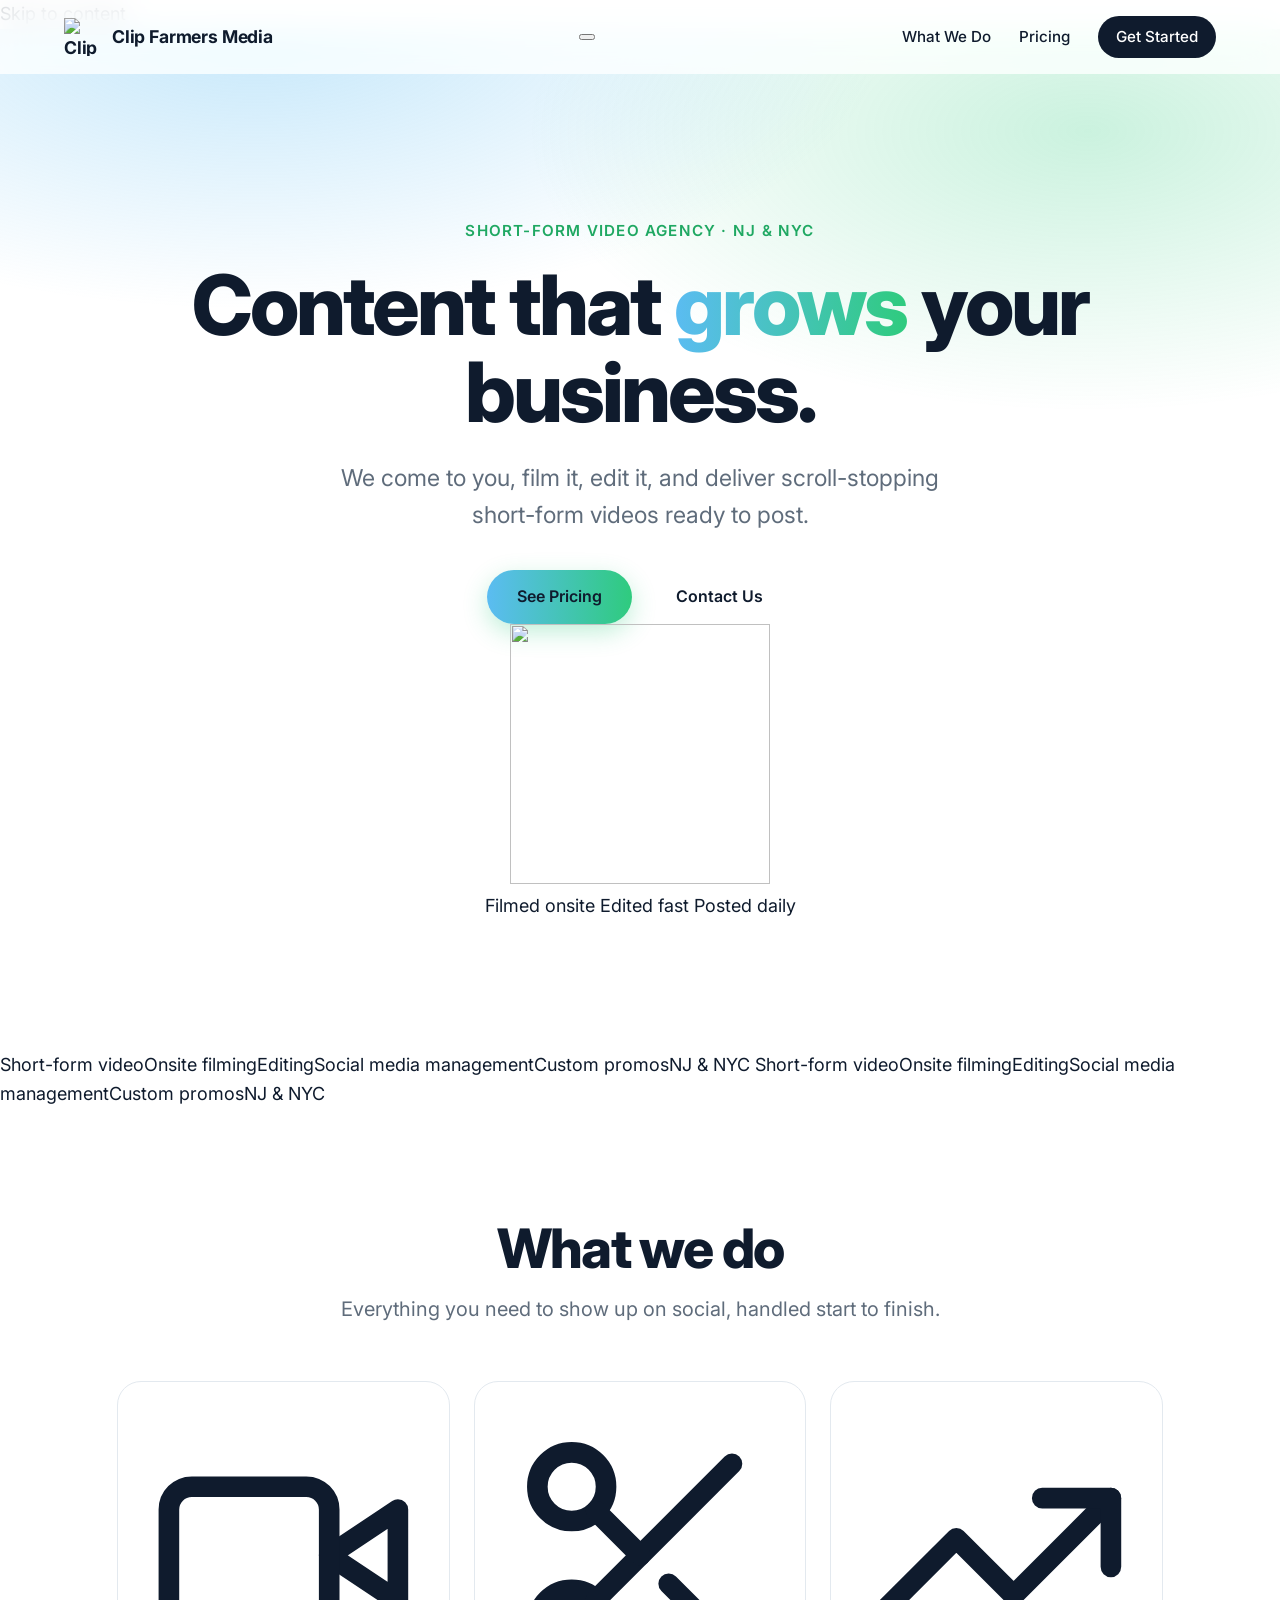
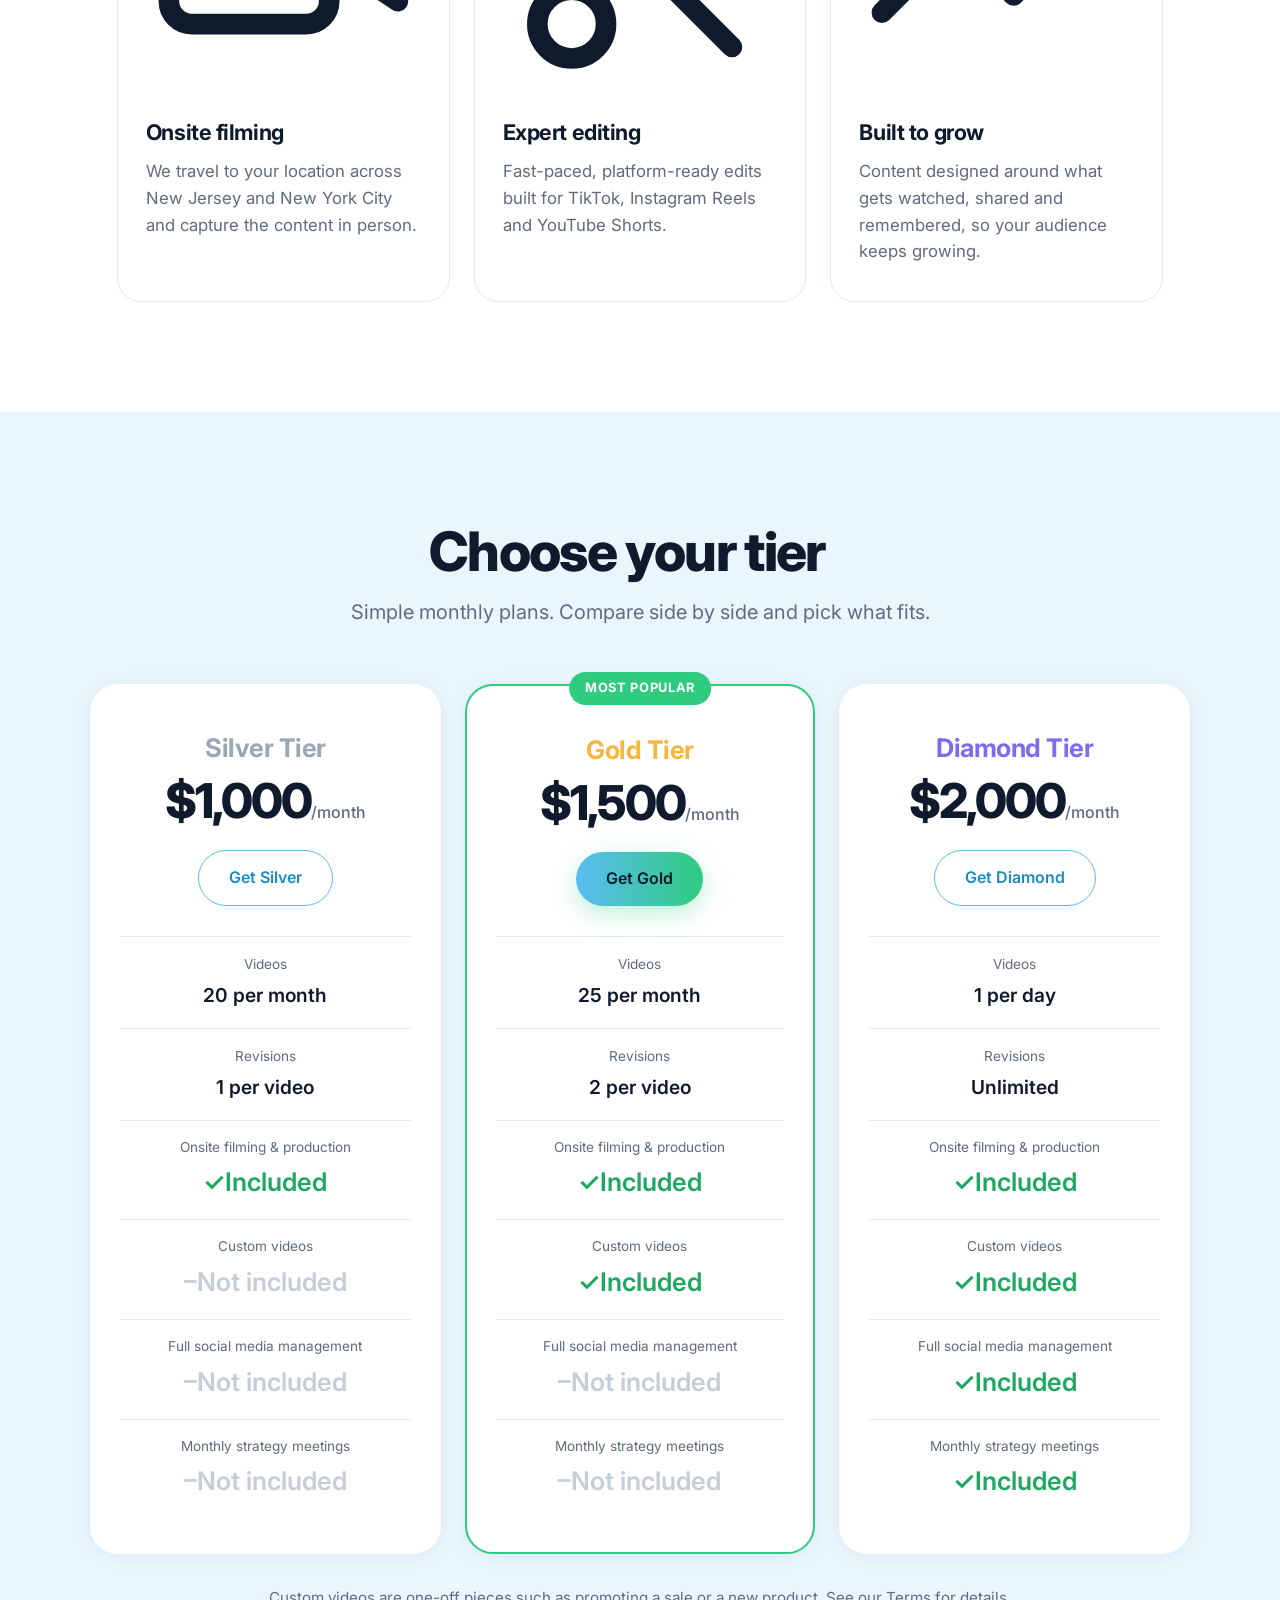
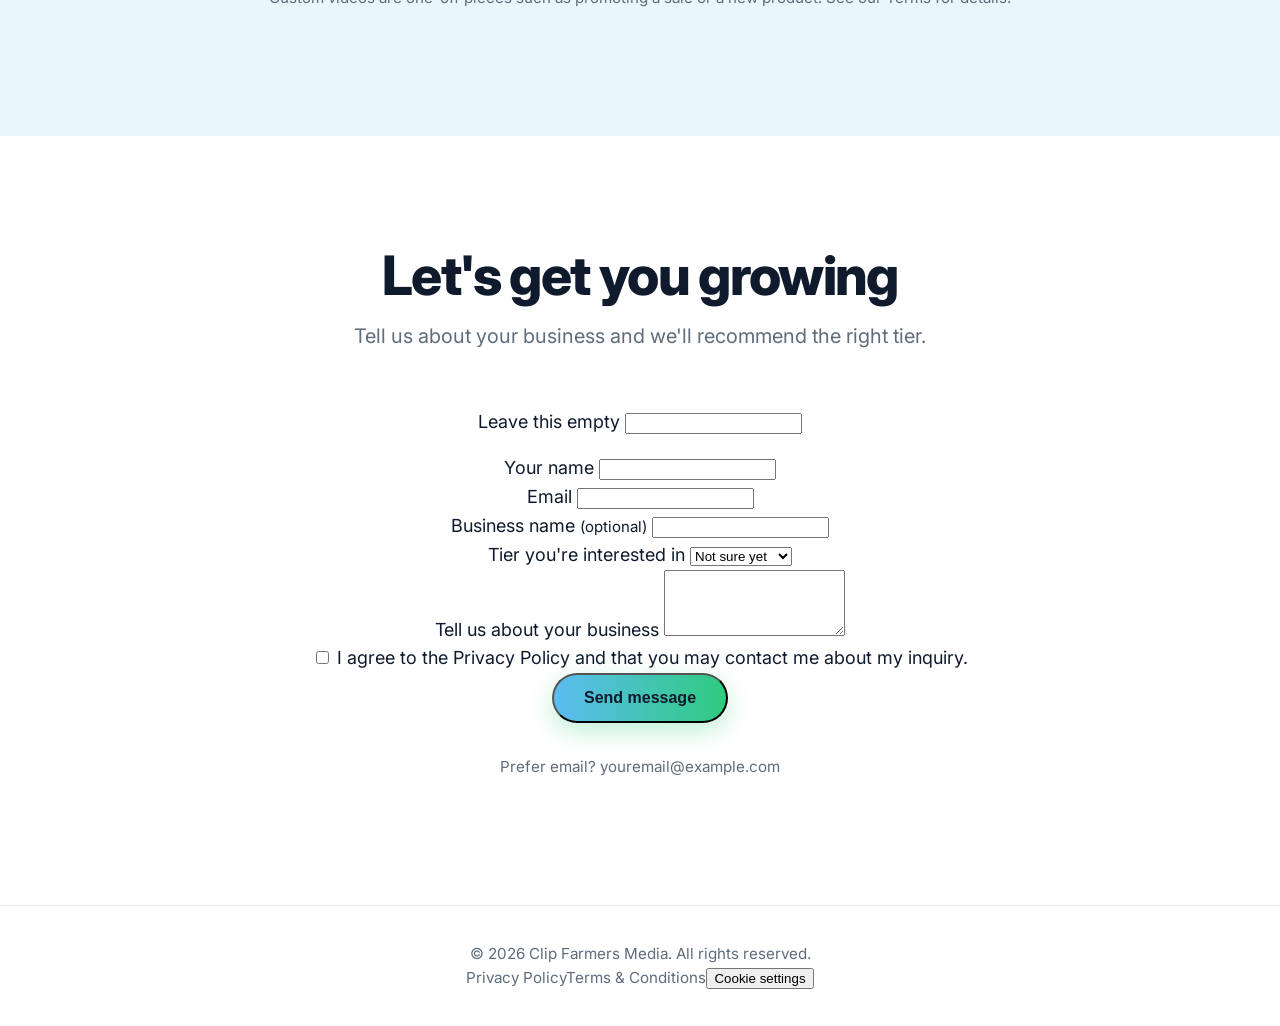
==== commit e5342e3a: "Update index.html with new metadata and structure" ====
--- a/index.html
+++ b/index.html
@@ -3,55 +3,103 @@
 <head>
 <meta charset="UTF-8">
 <meta name="viewport" content="width=device-width, initial-scale=1.0">
-<title>Clip Farmers Media | Short-Form Content That Grows Your Business</title>
-<meta name="description" content="Clip Farmers Media films, edits and delivers short-form video for businesses and creators in New Jersey and New York City.">
+<title>Clip Farmers Media | Short-Form Video Agency in NJ &amp; NYC</title>
+<meta name="description" content="Clip Farmers Media films, edits and delivers short-form video for businesses and creators in New Jersey and New York City. Plans from $1,000/month.">
+<link rel="canonical" href="https://www.clipfarmersmedia.com/"> <!-- CHANGE THIS if your domain differs (also in og:url, og:image, sitemap.xml, robots.txt) -->
+<meta name="theme-color" content="#EAF6FE">
+<meta property="og:type" content="website">
+<meta property="og:site_name" content="Clip Farmers Media">
+<meta property="og:title" content="Clip Farmers Media | Short-Form Video Agency in NJ &amp; NYC">
+<meta property="og:description" content="We film it, edit it, and deliver short-form video that grows your business.">
+<meta property="og:url" content="https://www.clipfarmersmedia.com/">
+<meta property="og:image" content="https://www.clipfarmersmedia.com/og-image.png">
+<meta property="og:image:alt" content="Clip Farmers Media logo beside the tagline: We grow your reach, one clip at a time.">
+<meta name="twitter:card" content="summary_large_image">
+<link rel="icon" href="/favicon.ico" sizes="any">
+<link rel="icon" href="/favicon-32.png" type="image/png" sizes="32x32">
+<link rel="apple-touch-icon" href="/apple-touch-icon.png">
 <link rel="preconnect" href="https://fonts.googleapis.com">
 <link rel="preconnect" href="https://fonts.gstatic.com" crossorigin>
 <link href="https://fonts.googleapis.com/css2?family=Inter:wght@400;500;600;700;800&display=swap" rel="stylesheet">
+<link rel="stylesheet" href="/style.css">
 <script>document.documentElement.classList.add('js');</script>
-<link rel="stylesheet" href="style.css">
+<script defer src="/script.js"></script>
+<script type="application/ld+json">
+{"@context":"https://schema.org","@type":"ProfessionalService","name":"Clip Farmers Media","description":"Short-form video production and social media management for businesses and creators in New Jersey and New York City.","url":"https://www.clipfarmersmedia.com/","areaServed":["New Jersey","New York City"],"logo":"https://www.clipfarmersmedia.com/logo.png"}
+</script>
 </head>
 <body>
-
-<nav class="nav" id="nav">
-  <a href="#top" class="brand">
-    <!-- LOGO: upload a file named logo.png to your GitHub repo and it will appear here automatically -->
-    <img src="logo.png" alt="Clip Farmers Media logo" class="logo-img" onerror="this.style.display='none'">
+<a class="skip" href="#main">Skip to content</a>
+
+<nav class="nav" id="nav" aria-label="Main">
+  <a href="/" class="brand">
+    <picture>
+      <source srcset="/logo.webp" type="image/webp">
+      <img src="/logo.png" alt="Clip Farmers Media logo: a green play button with a sprouting leaf" class="logo-img" width="40" height="40">
+    </picture>
     <span>Clip Farmers Media</span>
   </a>
-  <div class="nav-links">
-    <a href="#about">What We Do</a>
-    <a href="#pricing">Pricing</a>
-    <a href="#contact" class="nav-cta">Get Started</a>
+  <button class="menu-btn" id="menu-btn" aria-expanded="false" aria-controls="nav-links" aria-label="Open menu"><span></span><span></span></button>
+  <div class="nav-links" id="nav-links">
+    <a href="/#about">What We Do</a>
+    <a href="/#pricing">Pricing</a>
+    <a href="/#contact" class="nav-cta">Get Started</a>
   </div>
 </nav>
 
-<header class="hero" id="top">
-  <p class="eyebrow">Short-form video agency &middot; NJ &amp; NYC</p>
-  <h1>Content that <span class="grad">grows</span> your business.</h1>
-  <p class="lead">We come to you, film it, edit it, and deliver scroll-stopping short-form videos ready to post.</p>
-  <div class="hero-buttons">
-    <a href="#pricing" class="btn btn-primary">See Pricing</a>
-    <a href="#contact" class="btn btn-ghost">Contact Us</a>
+<main id="main">
+<header class="hero">
+  <div class="orb o1" aria-hidden="true"></div>
+  <div class="orb o2" aria-hidden="true"></div>
+  <div class="orb o3" aria-hidden="true"></div>
+  <div class="hero-inner">
+    <div class="hero-copy">
+      <p class="eyebrow">Short-form video agency &middot; NJ &amp; NYC</p>
+      <h1>Content that <span class="grad">grows</span> your business.</h1>
+      <p class="lead">We come to you, film it, edit it, and deliver scroll-stopping short-form videos ready to post.</p>
+      <div class="hero-buttons">
+        <a href="/#pricing" class="btn btn-primary">See Pricing</a>
+        <a href="/#contact" class="btn btn-glass">Contact Us</a>
+      </div>
+    </div>
+    <div class="hero-visual" id="hero-visual" aria-hidden="true">
+      <div class="ring"></div>
+      <div class="glass-disc">
+        <picture>
+          <source srcset="/logo.webp" type="image/webp">
+          <img src="/logo.png" alt="" width="260" height="260" fetchpriority="high">
+        </picture>
+      </div>
+      <span class="chip c1">Filmed onsite</span>
+      <span class="chip c2">Edited fast</span>
+      <span class="chip c3">Posted daily</span>
+    </div>
   </div>
 </header>
+
+<div class="marquee" aria-hidden="true">
+  <div class="track">
+    <span>Short-form video</span><span>Onsite filming</span><span>Editing</span><span>Social media management</span><span>Custom promos</span><span>NJ &amp; NYC</span>
+    <span>Short-form video</span><span>Onsite filming</span><span>Editing</span><span>Social media management</span><span>Custom promos</span><span>NJ &amp; NYC</span>
+  </div>
+</div>
 
 <section id="about" class="section">
   <h2>What we do</h2>
   <p class="section-sub">Everything you need to show up on social, handled start to finish.</p>
   <div class="feature-grid">
-    <div class="feature reveal">
-      <div class="icon">🎬</div>
+    <div class="feature glass reveal">
+      <svg class="icon" viewBox="0 0 24 24" fill="none" stroke="currentColor" stroke-width="1.8" stroke-linecap="round" stroke-linejoin="round" aria-hidden="true"><path d="m22 8-6 4 6 4V8Z"/><rect x="2" y="6" width="14" height="12" rx="2"/></svg>
       <h3>Onsite filming</h3>
       <p>We travel to your location across New Jersey and New York City and capture the content in person.</p>
     </div>
-    <div class="feature reveal">
-      <div class="icon">✂️</div>
+    <div class="feature glass reveal">
+      <svg class="icon" viewBox="0 0 24 24" fill="none" stroke="currentColor" stroke-width="1.8" stroke-linecap="round" stroke-linejoin="round" aria-hidden="true"><circle cx="6" cy="6" r="3"/><circle cx="6" cy="18" r="3"/><line x1="20" x2="8.12" y1="4" y2="15.88"/><line x1="14.47" x2="20" y1="14.48" y2="20"/><line x1="8.12" x2="12" y1="8.12" y2="12"/></svg>
       <h3>Expert editing</h3>
       <p>Fast-paced, platform-ready edits built for TikTok, Instagram Reels and YouTube Shorts.</p>
     </div>
-    <div class="feature reveal">
-      <div class="icon">🚀</div>
+    <div class="feature glass reveal">
+      <svg class="icon" viewBox="0 0 24 24" fill="none" stroke="currentColor" stroke-width="1.8" stroke-linecap="round" stroke-linejoin="round" aria-hidden="true"><polyline points="22 7 13.5 15.5 8.5 10.5 2 17"/><polyline points="16 7 22 7 22 13"/></svg>
       <h3>Built to grow</h3>
       <p>Content designed around what gets watched, shared and remembered, so your audience keeps growing.</p>
     </div>
@@ -61,73 +109,103 @@
 <section id="pricing" class="section section-tint">
   <h2>Choose your tier</h2>
   <p class="section-sub">Simple monthly plans. Compare side by side and pick what fits.</p>
-
   <div class="compare">
 
-    <!-- SILVER -->
-    <div class="plan reveal">
+    <div class="plan glass reveal">
       <h3 class="plan-name silver">Silver Tier</h3>
       <p class="plan-price">$1,000<span>/month</span></p>
-      <a href="#contact" class="btn btn-outline">Get Silver</a>
+      <a href="/#contact" class="btn btn-outline">Get Silver</a>
       <ul class="rows">
         <li><span class="label">Videos</span><span class="value">20 per month</span></li>
         <li><span class="label">Revisions</span><span class="value">1 per video</span></li>
-        <li><span class="label">Onsite filming &amp; production</span><span class="value yes">✓</span></li>
-        <li><span class="label">Custom videos</span><span class="value no">&ndash;</span></li>
-        <li><span class="label">Full social media management</span><span class="value no">&ndash;</span></li>
-        <li><span class="label">Monthly strategy meetings</span><span class="value no">&ndash;</span></li>
+        <li><span class="label">Onsite filming &amp; production</span><span class="value yes"><span aria-hidden="true">✓</span><span class="sr">Included</span></span></li>
+        <li><span class="label">Custom videos</span><span class="value no"><span aria-hidden="true">&ndash;</span><span class="sr">Not included</span></span></li>
+        <li><span class="label">Full social media management</span><span class="value no"><span aria-hidden="true">&ndash;</span><span class="sr">Not included</span></span></li>
+        <li><span class="label">Monthly strategy meetings</span><span class="value no"><span aria-hidden="true">&ndash;</span><span class="sr">Not included</span></span></li>
       </ul>
     </div>
 
-    <!-- GOLD -->
-    <div class="plan popular reveal">
+    <div class="plan glass popular reveal">
       <span class="badge">Most Popular</span>
       <h3 class="plan-name gold">Gold Tier</h3>
       <p class="plan-price">$1,500<span>/month</span></p>
-      <a href="#contact" class="btn btn-primary">Get Gold</a>
+      <a href="/#contact" class="btn btn-primary">Get Gold</a>
       <ul class="rows">
         <li><span class="label">Videos</span><span class="value">25 per month</span></li>
         <li><span class="label">Revisions</span><span class="value">2 per video</span></li>
-        <li><span class="label">Onsite filming &amp; production</span><span class="value yes">✓</span></li>
-        <li><span class="label">Custom videos</span><span class="value yes">✓</span></li>
-        <li><span class="label">Full social media management</span><span class="value no">&ndash;</span></li>
-        <li><span class="label">Monthly strategy meetings</span><span class="value no">&ndash;</span></li>
+        <li><span class="label">Onsite filming &amp; production</span><span class="value yes"><span aria-hidden="true">✓</span><span class="sr">Included</span></span></li>
+        <li><span class="label">Custom videos</span><span class="value yes"><span aria-hidden="true">✓</span><span class="sr">Included</span></span></li>
+        <li><span class="label">Full social media management</span><span class="value no"><span aria-hidden="true">&ndash;</span><span class="sr">Not included</span></span></li>
+        <li><span class="label">Monthly strategy meetings</span><span class="value no"><span aria-hidden="true">&ndash;</span><span class="sr">Not included</span></span></li>
       </ul>
     </div>
 
-    <!-- DIAMOND -->
-    <div class="plan reveal">
+    <div class="plan glass reveal">
       <h3 class="plan-name diamond">Diamond Tier</h3>
       <p class="plan-price">$2,000<span>/month</span></p>
-      <a href="#contact" class="btn btn-outline">Get Diamond</a>
+      <a href="/#contact" class="btn btn-outline">Get Diamond</a>
       <ul class="rows">
         <li><span class="label">Videos</span><span class="value">1 per day</span></li>
         <li><span class="label">Revisions</span><span class="value">Unlimited</span></li>
-        <li><span class="label">Onsite filming &amp; production</span><span class="value yes">✓</span></li>
-        <li><span class="label">Custom videos</span><span class="value yes">✓</span></li>
-        <li><span class="label">Full social media management</span><span class="value yes">✓</span></li>
-        <li><span class="label">Monthly strategy meetings</span><span class="value yes">✓</span></li>
+        <li><span class="label">Onsite filming &amp; production</span><span class="value yes"><span aria-hidden="true">✓</span><span class="sr">Included</span></span></li>
+        <li><span class="label">Custom videos</span><span class="value yes"><span aria-hidden="true">✓</span><span class="sr">Included</span></span></li>
+        <li><span class="label">Full social media management</span><span class="value yes"><span aria-hidden="true">✓</span><span class="sr">Included</span></span></li>
+        <li><span class="label">Monthly strategy meetings</span><span class="value yes"><span aria-hidden="true">✓</span><span class="sr">Included</span></span></li>
       </ul>
     </div>
-
-  </div>
-  <p class="fine-print">Custom videos are one-off pieces such as promoting a sale or a new product.</p>
+  </div>
+  <p class="fine-print">Custom videos are one-off pieces such as promoting a sale or a new product. See our <a href="/terms.html">Terms</a> for details.</p>
 </section>
 
-<section id="contact" class="section contact">
+<section id="contact" class="section">
   <h2>Let's get you growing</h2>
   <p class="section-sub">Tell us about your business and we'll recommend the right tier.</p>
-  <div class="contact-card">
-    <p><strong>Email</strong><br><a href="mailto:youremail@example.com">youremail@example.com</a></p> <!-- CHANGE THIS (appears twice: text and link) -->
-    <p><strong>Phone</strong><br><a href="tel:5555555555">555-555-5555</a></p> <!-- CHANGE THIS (appears twice: text and link) -->
-    <a href="mailto:youremail@example.com" class="btn btn-primary">Email Us</a> <!-- CHANGE THIS -->
-  </div>
+
+  <form id="contact-form" class="glass form" name="contact" method="POST" data-netlify="true" netlify-honeypot="bot-field" novalidate>
+    <input type="hidden" name="form-name" value="contact">
+    <p class="hp" aria-hidden="true"><label>Leave this empty <input name="bot-field" tabindex="-1" autocomplete="off"></label></p>
+
+    <div class="field"><label for="f-name">Your name</label>
+      <input id="f-name" name="name" type="text" autocomplete="name" required>
+      <span class="err" id="e-name" role="alert"></span></div>
+
+    <div class="field"><label for="f-email">Email</label>
+      <input id="f-email" name="email" type="email" autocomplete="email" required>
+      <span class="err" id="e-email" role="alert"></span></div>
+
+    <div class="field"><label for="f-biz">Business name <small>(optional)</small></label>
+      <input id="f-biz" name="business" type="text" autocomplete="organization"></div>
+
+    <div class="field"><label for="f-tier">Tier you're interested in</label>
+      <select id="f-tier" name="tier">
+        <option value="Not sure yet">Not sure yet</option>
+        <option>Silver Tier</option><option>Gold Tier</option><option>Diamond Tier</option>
+      </select></div>
+
+    <div class="field full"><label for="f-msg">Tell us about your business</label>
+      <textarea id="f-msg" name="message" rows="4" required></textarea>
+      <span class="err" id="e-msg" role="alert"></span></div>
+
+    <div class="field full check">
+      <label><input id="f-consent" name="consent" type="checkbox" required> I agree to the <a href="/privacy.html">Privacy Policy</a> and that you may contact me about my inquiry.</label>
+      <span class="err" id="e-consent" role="alert"></span></div>
+
+    <div class="full"><button type="submit" class="btn btn-primary" id="send">Send message</button></div>
+    <p class="status full" id="form-status" role="status" aria-live="polite"></p>
+  </form>
+  <p class="fine-print">Prefer email? <a href="mailto:youremail@example.com">youremail@example.com</a></p> <!-- CHANGE THIS -->
 </section>
+</main>
 
 <footer>
   <p>&copy; <span id="year">2026</span> Clip Farmers Media. All rights reserved.</p>
+  <p class="foot-links"><a href="/privacy.html">Privacy Policy</a><a href="/terms.html">Terms &amp; Conditions</a><button type="button" id="cookie-settings">Cookie settings</button></p>
 </footer>
 
-<script src="script.js"></script>
+<div class="cookie glass" id="cookie" role="dialog" aria-live="polite" aria-label="Cookie consent" hidden>
+  <p>We use optional analytics cookies to understand how visitors use this site. See our <a href="/privacy.html">Privacy Policy</a>.</p>
+  <div><button type="button" class="btn btn-small btn-outline" id="cookie-decline">Decline</button>
+  <button type="button" class="btn btn-small btn-primary" id="cookie-accept">Accept</button></div>
+</div>
 </body>
 </html>
--- a/style.css
+++ b/style.css
@@ -216,8 +216,8 @@
 footer p { margin: 0; }
 
 /* ===== SCROLL ANIMATION ===== */
-.reveal { opacity: 0; transform: translateY(24px); transition: opacity 0.7s ease, transform 0.7s ease; }
-.reveal.visible { opacity: 1; transform: none; }
+.js .reveal { opacity: 0; transform: translateY(24px); transition: opacity 0.7s ease, transform 0.7s ease; }
+.js .reveal.visible { opacity: 1; transform: none; }
 
 /* ===== MOBILE ===== */
 @media (max-width: 900px) {
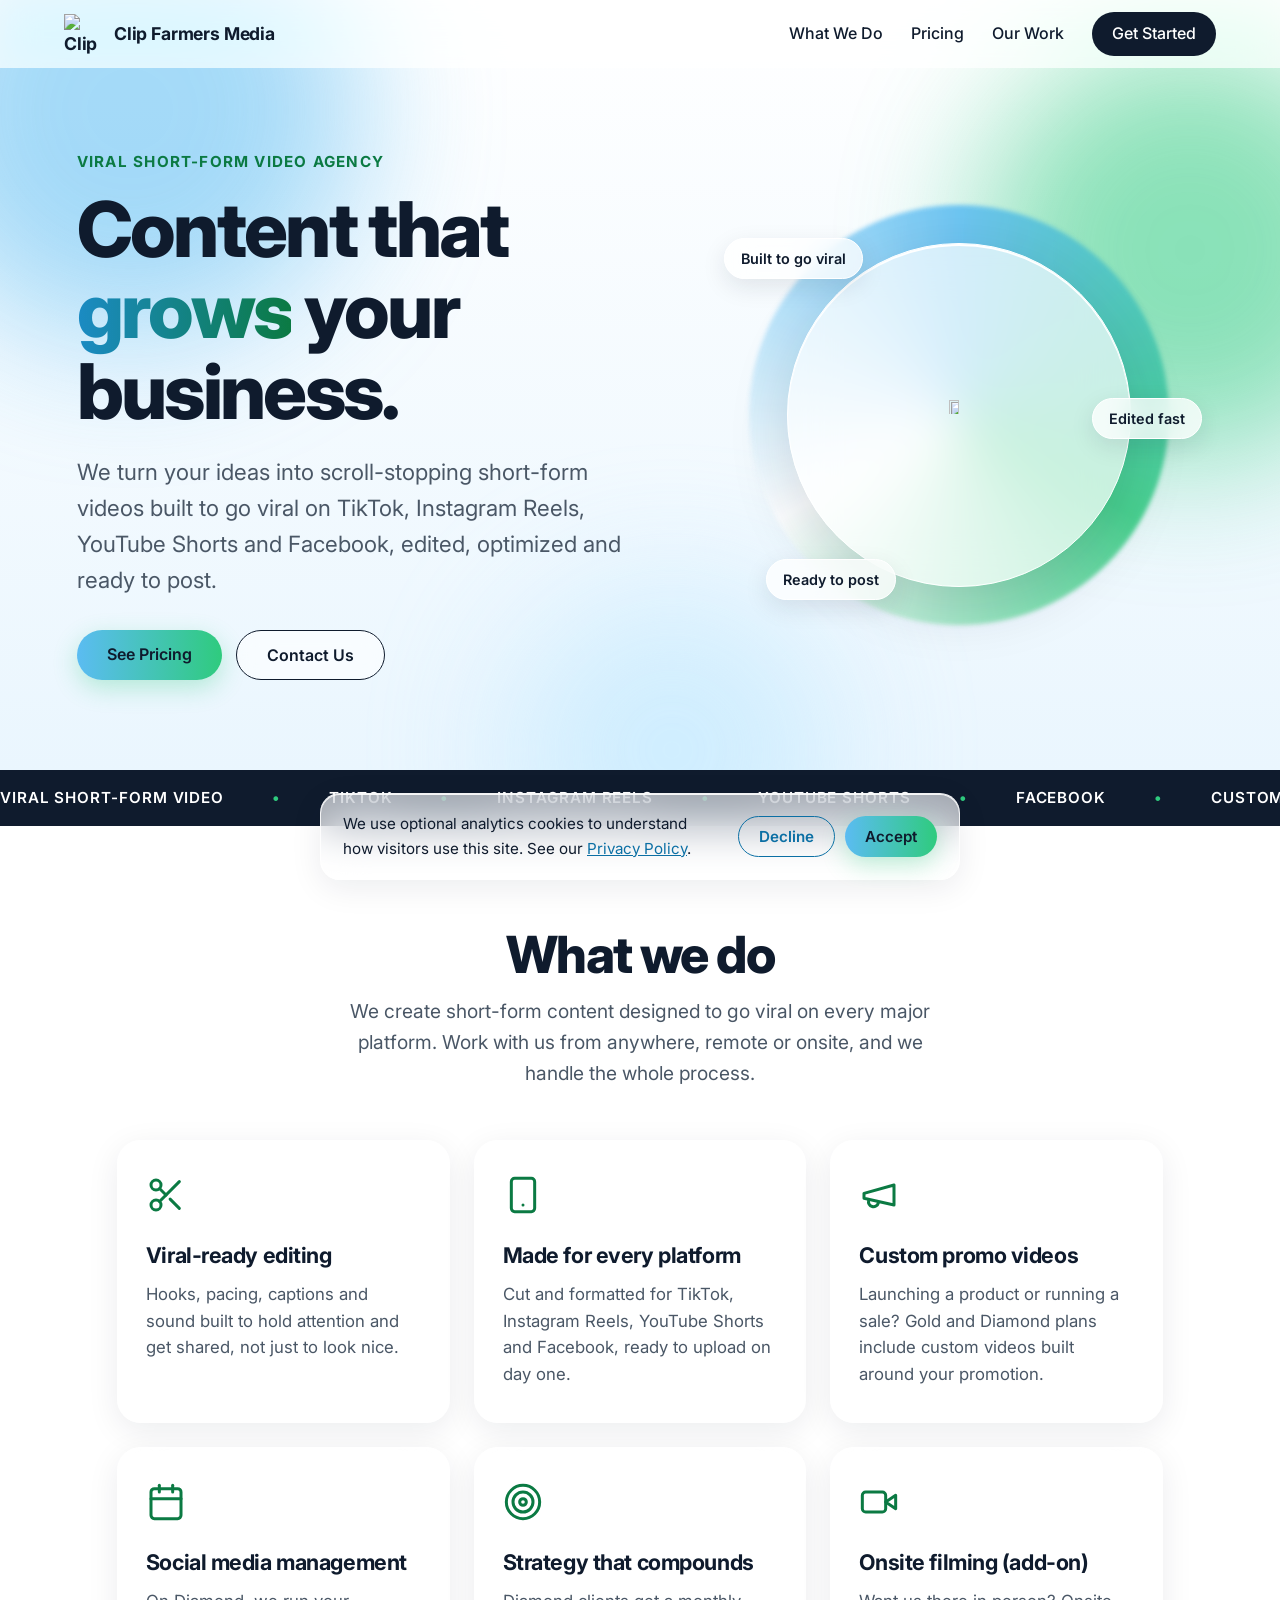
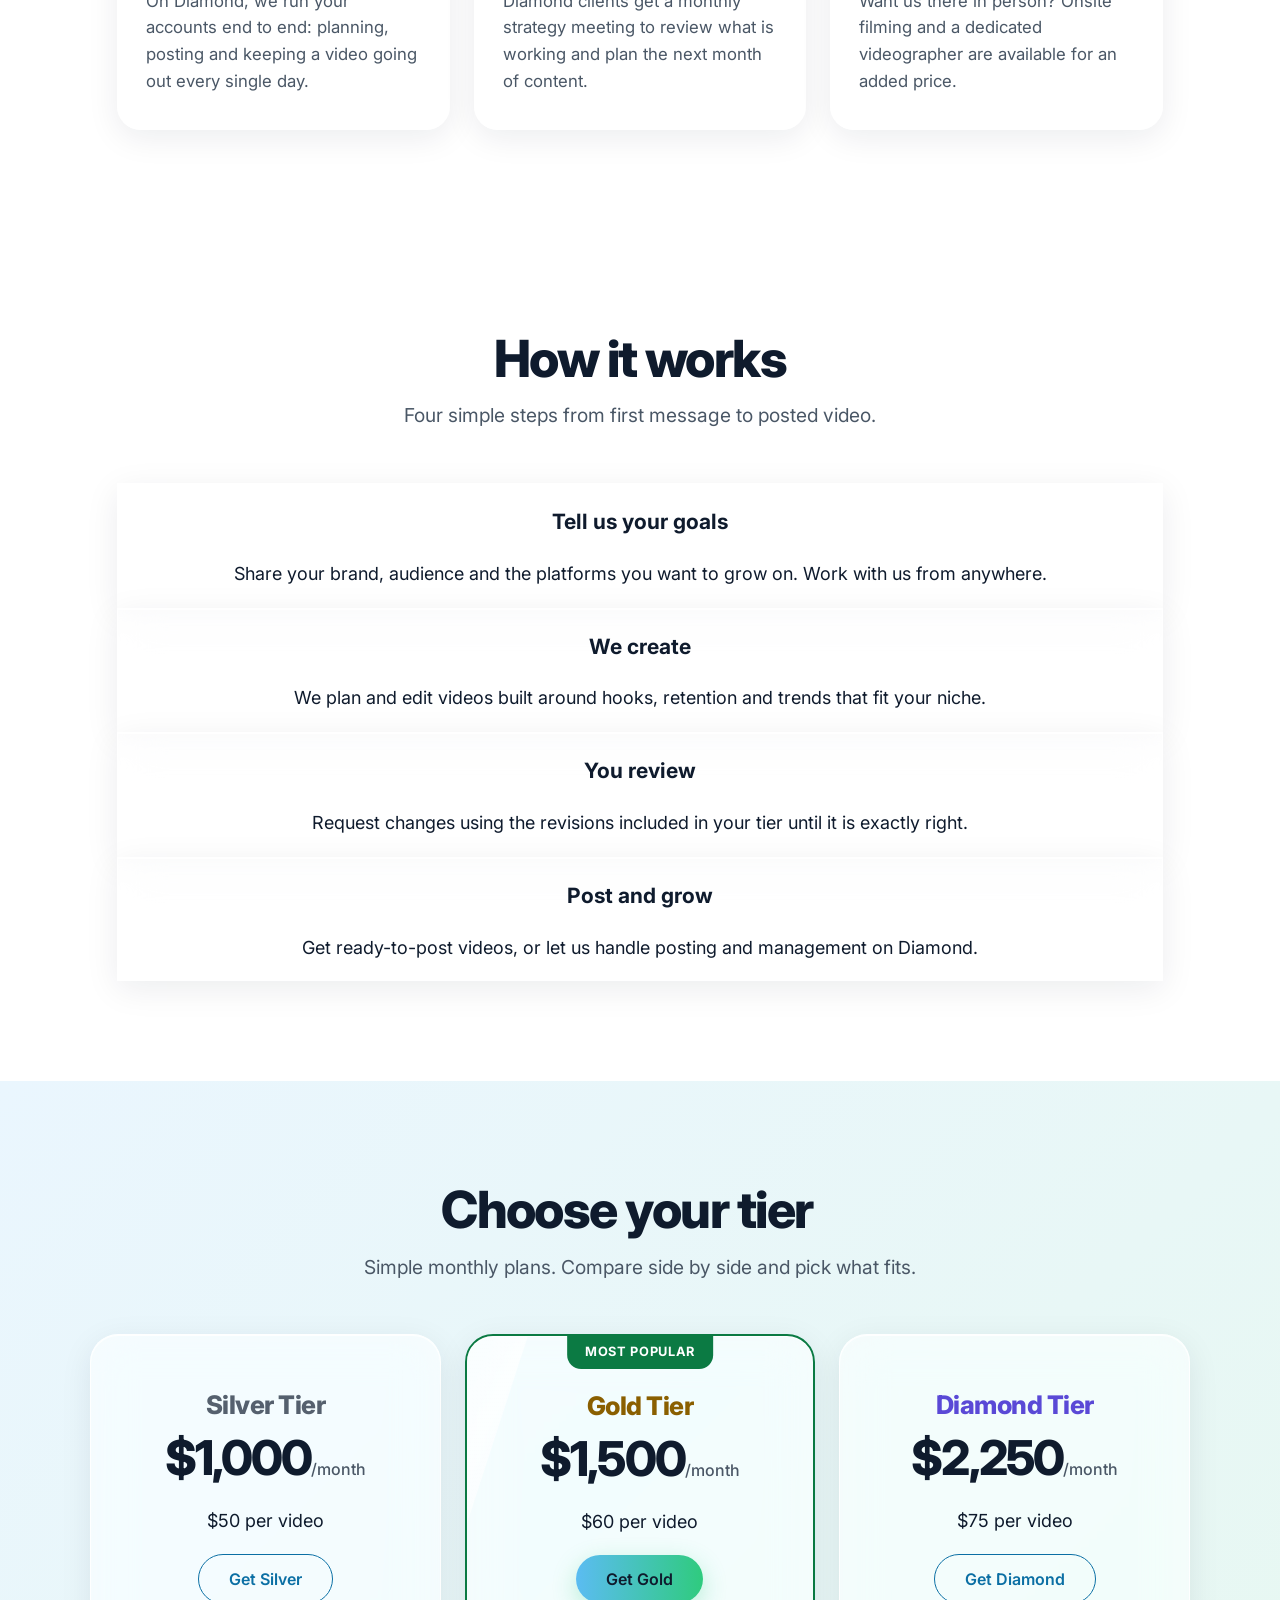
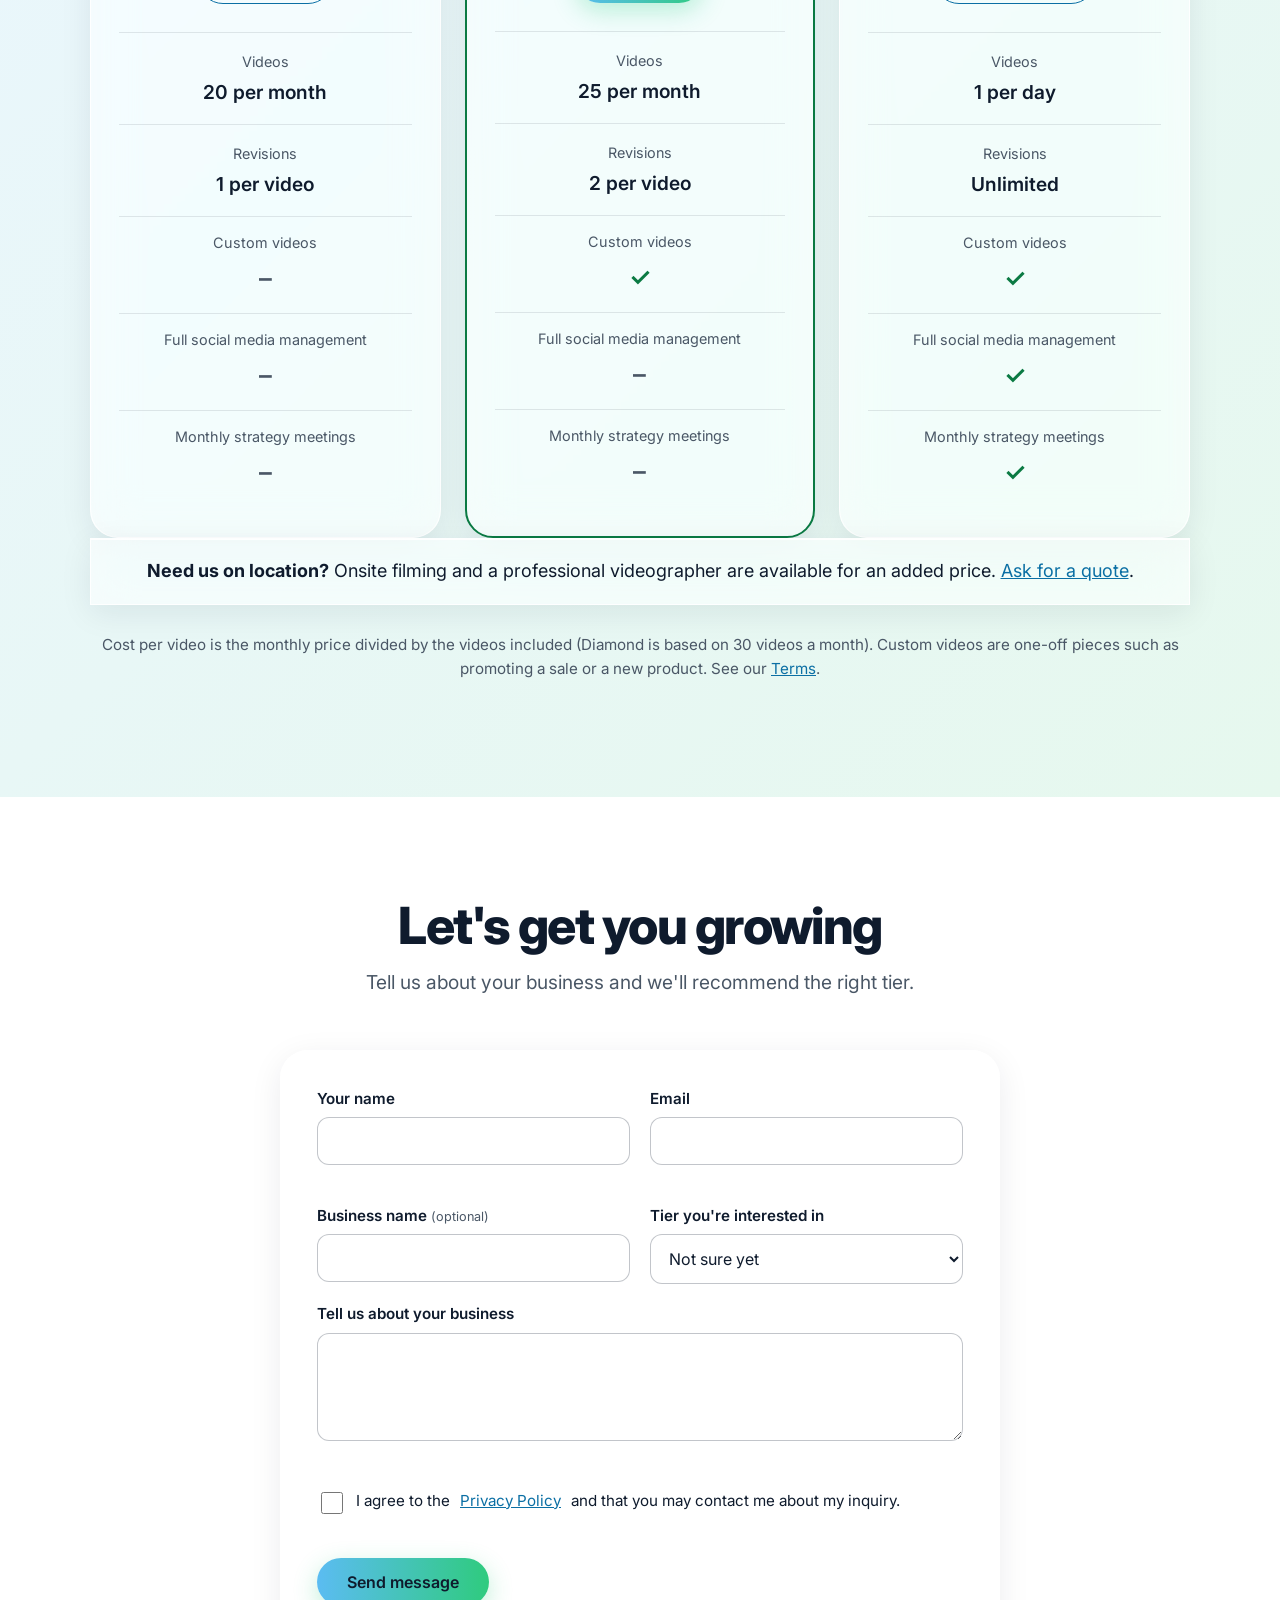
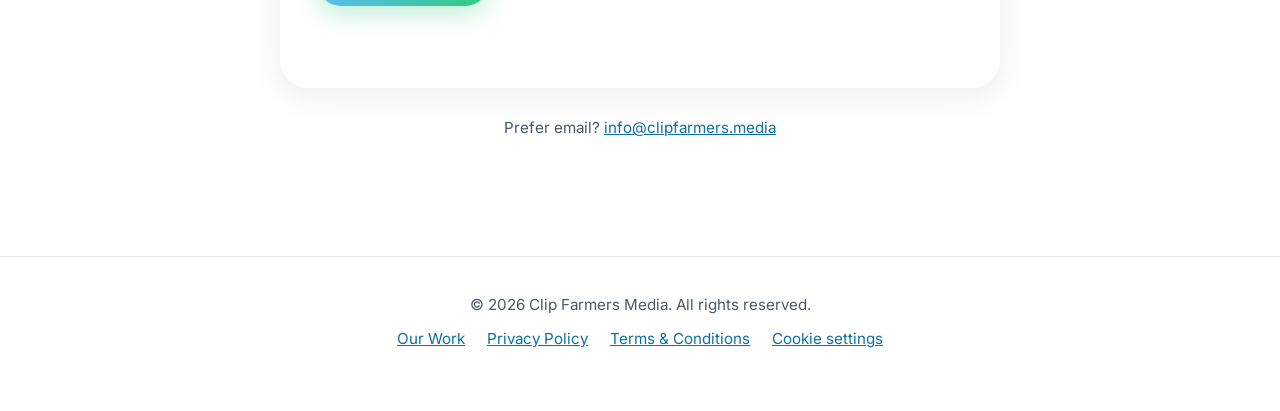
==== commit e9e6488d: "Revise SEO metadata and improve navigation Updated title, description, and canonical link for SEO. E" ====
--- a/index.html
+++ b/index.html
@@ -3,21 +3,21 @@
 <head>
 <meta charset="UTF-8">
 <meta name="viewport" content="width=device-width, initial-scale=1.0">
-<title>Clip Farmers Media | Short-Form Video Agency in NJ &amp; NYC</title>
-<meta name="description" content="Clip Farmers Media films, edits and delivers short-form video for businesses and creators in New Jersey and New York City. Plans from $1,000/month.">
-<link rel="canonical" href="https://www.clipfarmersmedia.com/"> <!-- CHANGE THIS if your domain differs (also in og:url, og:image, sitemap.xml, robots.txt) -->
+<title>Clip Farmers Media | Viral Short-Form Video Agency</title>
+<meta name="description" content="Clip Farmers Media creates short-form videos built to go viral on TikTok, Instagram Reels, YouTube Shorts and Facebook. Plans from $1,000/month.">
+<link rel="canonical" href="https://clipfarmers.media/">
 <meta name="theme-color" content="#EAF6FE">
 <meta property="og:type" content="website">
 <meta property="og:site_name" content="Clip Farmers Media">
-<meta property="og:title" content="Clip Farmers Media | Short-Form Video Agency in NJ &amp; NYC">
-<meta property="og:description" content="We film it, edit it, and deliver short-form video that grows your business.">
-<meta property="og:url" content="https://www.clipfarmersmedia.com/">
-<meta property="og:image" content="https://www.clipfarmersmedia.com/og-image.png">
+<meta property="og:title" content="Clip Farmers Media | Viral Short-Form Video Agency">
+<meta property="og:description" content="Scroll-stopping short-form video built to go viral on TikTok, Reels, Shorts and Facebook.">
+<meta property="og:url" content="https://clipfarmers.media/">
+<meta property="og:image" content="https://clipfarmers.media/og-image.png">
 <meta property="og:image:alt" content="Clip Farmers Media logo beside the tagline: We grow your reach, one clip at a time.">
 <meta name="twitter:card" content="summary_large_image">
-<link rel="icon" href="/favicon.ico" sizes="any">
-<link rel="icon" href="/favicon-32.png" type="image/png" sizes="32x32">
-<link rel="apple-touch-icon" href="/apple-touch-icon.png">
+<link rel="icon" href="/favicon.ico?v=2" sizes="any">
+<link rel="icon" href="/favicon-32.png?v=2" type="image/png" sizes="32x32">
+<link rel="apple-touch-icon" href="/apple-touch-icon.png?v=2">
 <link rel="preconnect" href="https://fonts.googleapis.com">
 <link rel="preconnect" href="https://fonts.gstatic.com" crossorigin>
 <link href="https://fonts.googleapis.com/css2?family=Inter:wght@400;500;600;700;800&display=swap" rel="stylesheet">
@@ -25,187 +25,131 @@
 <script>document.documentElement.classList.add('js');</script>
 <script defer src="/script.js"></script>
 <script type="application/ld+json">
-{"@context":"https://schema.org","@type":"ProfessionalService","name":"Clip Farmers Media","description":"Short-form video production and social media management for businesses and creators in New Jersey and New York City.","url":"https://www.clipfarmersmedia.com/","areaServed":["New Jersey","New York City"],"logo":"https://www.clipfarmersmedia.com/logo.png"}
+{"@context":"https://schema.org","@type":"ProfessionalService","name":"Clip Farmers Media","description":"Viral short-form video creation and social media management for TikTok, Instagram Reels, YouTube Shorts and Facebook.","url":"https://clipfarmers.media/","email":"info@clipfarmers.media","logo":"https://clipfarmers.media/logo.png"}
 </script>
 </head>
 <body>
 <a class="skip" href="#main">Skip to content</a>
+<div class="progress" id="progress" aria-hidden="true"></div>
 
 <nav class="nav" id="nav" aria-label="Main">
-  <a href="/" class="brand">
-    <picture>
-      <source srcset="/logo.webp" type="image/webp">
-      <img src="/logo.png" alt="Clip Farmers Media logo: a green play button with a sprouting leaf" class="logo-img" width="40" height="40">
-    </picture>
-    <span>Clip Farmers Media</span>
-  </a>
+  <a href="/" class="brand"><picture><source srcset="/logo.webp" type="image/webp"><img src="/logo.png" alt="Clip Farmers Media logo: a green play button with a sprouting leaf" class="logo-img" width="40" height="40"></picture><span>Clip Farmers Media</span></a>
   <button class="menu-btn" id="menu-btn" aria-expanded="false" aria-controls="nav-links" aria-label="Open menu"><span></span><span></span></button>
-  <div class="nav-links" id="nav-links">
-    <a href="/#about">What We Do</a>
-    <a href="/#pricing">Pricing</a>
-    <a href="/#contact" class="nav-cta">Get Started</a>
-  </div>
+  <div class="nav-links" id="nav-links"><a href="/#about">What We Do</a><a href="/#pricing">Pricing</a><a href="/examples.html">Our Work</a><a href="/#contact" class="nav-cta">Get Started</a></div>
 </nav>
 
 <main id="main">
 <header class="hero">
-  <div class="orb o1" aria-hidden="true"></div>
-  <div class="orb o2" aria-hidden="true"></div>
-  <div class="orb o3" aria-hidden="true"></div>
+  <div class="orb o1" aria-hidden="true"></div><div class="orb o2" aria-hidden="true"></div><div class="orb o3" aria-hidden="true"></div>
   <div class="hero-inner">
     <div class="hero-copy">
-      <p class="eyebrow">Short-form video agency &middot; NJ &amp; NYC</p>
+      <p class="eyebrow">Viral short-form video agency</p>
       <h1>Content that <span class="grad">grows</span> your business.</h1>
-      <p class="lead">We come to you, film it, edit it, and deliver scroll-stopping short-form videos ready to post.</p>
-      <div class="hero-buttons">
-        <a href="/#pricing" class="btn btn-primary">See Pricing</a>
-        <a href="/#contact" class="btn btn-glass">Contact Us</a>
-      </div>
+      <p class="lead">We turn your ideas into scroll-stopping short-form videos built to go viral on TikTok, Instagram Reels, YouTube Shorts and Facebook, edited, optimized and ready to post.</p>
+      <div class="hero-buttons"><a href="/#pricing" class="btn btn-primary">See Pricing</a><a href="/#contact" class="btn btn-glass">Contact Us</a></div>
     </div>
     <div class="hero-visual" id="hero-visual" aria-hidden="true">
       <div class="ring"></div>
-      <div class="glass-disc">
-        <picture>
-          <source srcset="/logo.webp" type="image/webp">
-          <img src="/logo.png" alt="" width="260" height="260" fetchpriority="high">
-        </picture>
-      </div>
-      <span class="chip c1">Filmed onsite</span>
-      <span class="chip c2">Edited fast</span>
-      <span class="chip c3">Posted daily</span>
+      <div class="glass-disc"><picture><source srcset="/logo.webp" type="image/webp"><img src="/logo.png" alt="" width="260" height="260" fetchpriority="high"></picture></div>
+      <span class="chip c1">Built to go viral</span><span class="chip c2">Edited fast</span><span class="chip c3">Ready to post</span>
     </div>
   </div>
 </header>
 
-<div class="marquee" aria-hidden="true">
-  <div class="track">
-    <span>Short-form video</span><span>Onsite filming</span><span>Editing</span><span>Social media management</span><span>Custom promos</span><span>NJ &amp; NYC</span>
-    <span>Short-form video</span><span>Onsite filming</span><span>Editing</span><span>Social media management</span><span>Custom promos</span><span>NJ &amp; NYC</span>
-  </div>
-</div>
+<div class="marquee" aria-hidden="true"><div class="track">
+<span>Viral short-form video</span><span>TikTok</span><span>Instagram Reels</span><span>YouTube Shorts</span><span>Facebook</span><span>Custom promos</span><span>Social media management</span><span>Viral short-form video</span><span>TikTok</span><span>Instagram Reels</span><span>YouTube Shorts</span><span>Facebook</span><span>Custom promos</span><span>Social media management</span>
+</div></div>
 
 <section id="about" class="section">
+  <div class="shape s1" data-parallax="0.12" aria-hidden="true"></div><div class="shape s2" data-parallax="-0.08" aria-hidden="true"></div>
   <h2>What we do</h2>
-  <p class="section-sub">Everything you need to show up on social, handled start to finish.</p>
-  <div class="feature-grid">
-    <div class="feature glass reveal">
-      <svg class="icon" viewBox="0 0 24 24" fill="none" stroke="currentColor" stroke-width="1.8" stroke-linecap="round" stroke-linejoin="round" aria-hidden="true"><path d="m22 8-6 4 6 4V8Z"/><rect x="2" y="6" width="14" height="12" rx="2"/></svg>
-      <h3>Onsite filming</h3>
-      <p>We travel to your location across New Jersey and New York City and capture the content in person.</p>
-    </div>
-    <div class="feature glass reveal">
-      <svg class="icon" viewBox="0 0 24 24" fill="none" stroke="currentColor" stroke-width="1.8" stroke-linecap="round" stroke-linejoin="round" aria-hidden="true"><circle cx="6" cy="6" r="3"/><circle cx="6" cy="18" r="3"/><line x1="20" x2="8.12" y1="4" y2="15.88"/><line x1="14.47" x2="20" y1="14.48" y2="20"/><line x1="8.12" x2="12" y1="8.12" y2="12"/></svg>
-      <h3>Expert editing</h3>
-      <p>Fast-paced, platform-ready edits built for TikTok, Instagram Reels and YouTube Shorts.</p>
-    </div>
-    <div class="feature glass reveal">
-      <svg class="icon" viewBox="0 0 24 24" fill="none" stroke="currentColor" stroke-width="1.8" stroke-linecap="round" stroke-linejoin="round" aria-hidden="true"><polyline points="22 7 13.5 15.5 8.5 10.5 2 17"/><polyline points="16 7 22 7 22 13"/></svg>
-      <h3>Built to grow</h3>
-      <p>Content designed around what gets watched, shared and remembered, so your audience keeps growing.</p>
-    </div>
-  </div>
+  <p class="section-sub">We create short-form content designed to go viral on every major platform. Work with us from anywhere, remote or onsite, and we handle the whole process.</p>
+  <div class="feature-grid"><div class="feature glass tilt reveal"><svg class="icon" viewBox="0 0 24 24" fill="none" stroke="currentColor" stroke-width="1.8" stroke-linecap="round" stroke-linejoin="round" aria-hidden="true"><circle cx="6" cy="6" r="3"/><circle cx="6" cy="18" r="3"/><line x1="20" x2="8.12" y1="4" y2="15.88"/><line x1="14.47" x2="20" y1="14.48" y2="20"/><line x1="8.12" x2="12" y1="8.12" y2="12"/></svg><h3>Viral-ready editing</h3><p>Hooks, pacing, captions and sound built to hold attention and get shared, not just to look nice.</p></div><div class="feature glass tilt reveal"><svg class="icon" viewBox="0 0 24 24" fill="none" stroke="currentColor" stroke-width="1.8" stroke-linecap="round" stroke-linejoin="round" aria-hidden="true"><rect x="5" y="2" width="14" height="20" rx="2"/><line x1="12" x2="12.01" y1="18" y2="18"/></svg><h3>Made for every platform</h3><p>Cut and formatted for TikTok, Instagram Reels, YouTube Shorts and Facebook, ready to upload on day one.</p></div><div class="feature glass tilt reveal"><svg class="icon" viewBox="0 0 24 24" fill="none" stroke="currentColor" stroke-width="1.8" stroke-linecap="round" stroke-linejoin="round" aria-hidden="true"><path d="m3 11 18-5v12L3 14v-3z"/><path d="M11.6 16.8a3 3 0 1 1-5.8-1.6"/></svg><h3>Custom promo videos</h3><p>Launching a product or running a sale? Gold and Diamond plans include custom videos built around your promotion.</p></div><div class="feature glass tilt reveal"><svg class="icon" viewBox="0 0 24 24" fill="none" stroke="currentColor" stroke-width="1.8" stroke-linecap="round" stroke-linejoin="round" aria-hidden="true"><rect x="3" y="4" width="18" height="18" rx="2"/><line x1="16" x2="16" y1="2" y2="6"/><line x1="8" x2="8" y1="2" y2="6"/><line x1="3" x2="21" y1="10" y2="10"/></svg><h3>Social media management</h3><p>On Diamond, we run your accounts end to end: planning, posting and keeping a video going out every single day.</p></div><div class="feature glass tilt reveal"><svg class="icon" viewBox="0 0 24 24" fill="none" stroke="currentColor" stroke-width="1.8" stroke-linecap="round" stroke-linejoin="round" aria-hidden="true"><circle cx="12" cy="12" r="10"/><circle cx="12" cy="12" r="6"/><circle cx="12" cy="12" r="2"/></svg><h3>Strategy that compounds</h3><p>Diamond clients get a monthly strategy meeting to review what is working and plan the next month of content.</p></div><div class="feature glass tilt reveal"><svg class="icon" viewBox="0 0 24 24" fill="none" stroke="currentColor" stroke-width="1.8" stroke-linecap="round" stroke-linejoin="round" aria-hidden="true"><path d="m22 8-6 4 6 4V8Z"/><rect x="2" y="6" width="14" height="12" rx="2"/></svg><h3>Onsite filming (add-on)</h3><p>Want us there in person? Onsite filming and a dedicated videographer are available for an added price.</p></div></div>
+</section>
+
+<section id="how" class="section">
+  <div class="shape s5" data-parallax="0.1" aria-hidden="true"></div>
+  <h2>How it works</h2>
+  <p class="section-sub">Four simple steps from first message to posted video.</p>
+  <div class="timeline"><div class="tl-track"></div><div class="tl-fill"></div><div class="step glass" data-n="1"><h3>Tell us your goals</h3><p>Share your brand, audience and the platforms you want to grow on. Work with us from anywhere.</p></div><div class="step glass" data-n="2"><h3>We create</h3><p>We plan and edit videos built around hooks, retention and trends that fit your niche.</p></div><div class="step glass" data-n="3"><h3>You review</h3><p>Request changes using the revisions included in your tier until it is exactly right.</p></div><div class="step glass" data-n="4"><h3>Post and grow</h3><p>Get ready-to-post videos, or let us handle posting and management on Diamond.</p></div></div>
 </section>
 
 <section id="pricing" class="section section-tint">
+  <div class="shape s3" data-parallax="0.14" aria-hidden="true"></div><div class="shape s4" data-parallax="-0.1" aria-hidden="true"></div>
   <h2>Choose your tier</h2>
   <p class="section-sub">Simple monthly plans. Compare side by side and pick what fits.</p>
   <div class="compare">
-
-    <div class="plan glass reveal">
+    <div class="plan glass tilt reveal">
       <h3 class="plan-name silver">Silver Tier</h3>
       <p class="plan-price">$1,000<span>/month</span></p>
+      <p class="per"><span class="count" data-to="50" data-prefix="$">$50</span> per video</p>
       <a href="/#contact" class="btn btn-outline">Get Silver</a>
       <ul class="rows">
         <li><span class="label">Videos</span><span class="value">20 per month</span></li>
         <li><span class="label">Revisions</span><span class="value">1 per video</span></li>
-        <li><span class="label">Onsite filming &amp; production</span><span class="value yes"><span aria-hidden="true">✓</span><span class="sr">Included</span></span></li>
         <li><span class="label">Custom videos</span><span class="value no"><span aria-hidden="true">&ndash;</span><span class="sr">Not included</span></span></li>
         <li><span class="label">Full social media management</span><span class="value no"><span aria-hidden="true">&ndash;</span><span class="sr">Not included</span></span></li>
         <li><span class="label">Monthly strategy meetings</span><span class="value no"><span aria-hidden="true">&ndash;</span><span class="sr">Not included</span></span></li>
       </ul>
     </div>
-
-    <div class="plan glass popular reveal">
-      <span class="badge">Most Popular</span>
-      <h3 class="plan-name gold">Gold Tier</h3>
+    <div class="plan glass tilt popular reveal">
+      <span class="badge">Most Popular</span><h3 class="plan-name gold">Gold Tier</h3>
       <p class="plan-price">$1,500<span>/month</span></p>
+      <p class="per"><span class="count" data-to="60" data-prefix="$">$60</span> per video</p>
       <a href="/#contact" class="btn btn-primary">Get Gold</a>
       <ul class="rows">
         <li><span class="label">Videos</span><span class="value">25 per month</span></li>
         <li><span class="label">Revisions</span><span class="value">2 per video</span></li>
-        <li><span class="label">Onsite filming &amp; production</span><span class="value yes"><span aria-hidden="true">✓</span><span class="sr">Included</span></span></li>
         <li><span class="label">Custom videos</span><span class="value yes"><span aria-hidden="true">✓</span><span class="sr">Included</span></span></li>
         <li><span class="label">Full social media management</span><span class="value no"><span aria-hidden="true">&ndash;</span><span class="sr">Not included</span></span></li>
         <li><span class="label">Monthly strategy meetings</span><span class="value no"><span aria-hidden="true">&ndash;</span><span class="sr">Not included</span></span></li>
       </ul>
     </div>
-
-    <div class="plan glass reveal">
+    <div class="plan glass tilt reveal">
       <h3 class="plan-name diamond">Diamond Tier</h3>
-      <p class="plan-price">$2,000<span>/month</span></p>
+      <p class="plan-price">$2,250<span>/month</span></p>
+      <p class="per"><span class="count" data-to="75" data-prefix="$">$75</span> per video</p>
       <a href="/#contact" class="btn btn-outline">Get Diamond</a>
       <ul class="rows">
         <li><span class="label">Videos</span><span class="value">1 per day</span></li>
         <li><span class="label">Revisions</span><span class="value">Unlimited</span></li>
-        <li><span class="label">Onsite filming &amp; production</span><span class="value yes"><span aria-hidden="true">✓</span><span class="sr">Included</span></span></li>
         <li><span class="label">Custom videos</span><span class="value yes"><span aria-hidden="true">✓</span><span class="sr">Included</span></span></li>
         <li><span class="label">Full social media management</span><span class="value yes"><span aria-hidden="true">✓</span><span class="sr">Included</span></span></li>
         <li><span class="label">Monthly strategy meetings</span><span class="value yes"><span aria-hidden="true">✓</span><span class="sr">Included</span></span></li>
       </ul>
     </div>
   </div>
-  <p class="fine-print">Custom videos are one-off pieces such as promoting a sale or a new product. See our <a href="/terms.html">Terms</a> for details.</p>
+  <div class="addon glass reveal"><p><strong>Need us on location?</strong> Onsite filming and a professional videographer are available for an added price. <a href="/#contact">Ask for a quote</a>.</p></div>
+  <p class="fine-print">Cost per video is the monthly price divided by the videos included (Diamond is based on 30 videos a month). Custom videos are one-off pieces such as promoting a sale or a new product. See our <a href="/terms.html">Terms</a>.</p>
 </section>
 
 <section id="contact" class="section">
   <h2>Let's get you growing</h2>
   <p class="section-sub">Tell us about your business and we'll recommend the right tier.</p>
-
   <form id="contact-form" class="glass form" name="contact" method="POST" data-netlify="true" netlify-honeypot="bot-field" novalidate>
     <input type="hidden" name="form-name" value="contact">
     <p class="hp" aria-hidden="true"><label>Leave this empty <input name="bot-field" tabindex="-1" autocomplete="off"></label></p>
-
-    <div class="field"><label for="f-name">Your name</label>
-      <input id="f-name" name="name" type="text" autocomplete="name" required>
-      <span class="err" id="e-name" role="alert"></span></div>
-
-    <div class="field"><label for="f-email">Email</label>
-      <input id="f-email" name="email" type="email" autocomplete="email" required>
-      <span class="err" id="e-email" role="alert"></span></div>
-
-    <div class="field"><label for="f-biz">Business name <small>(optional)</small></label>
-      <input id="f-biz" name="business" type="text" autocomplete="organization"></div>
-
-    <div class="field"><label for="f-tier">Tier you're interested in</label>
-      <select id="f-tier" name="tier">
-        <option value="Not sure yet">Not sure yet</option>
-        <option>Silver Tier</option><option>Gold Tier</option><option>Diamond Tier</option>
-      </select></div>
-
-    <div class="field full"><label for="f-msg">Tell us about your business</label>
-      <textarea id="f-msg" name="message" rows="4" required></textarea>
-      <span class="err" id="e-msg" role="alert"></span></div>
-
-    <div class="field full check">
-      <label><input id="f-consent" name="consent" type="checkbox" required> I agree to the <a href="/privacy.html">Privacy Policy</a> and that you may contact me about my inquiry.</label>
-      <span class="err" id="e-consent" role="alert"></span></div>
-
+    <div class="field"><label for="f-name">Your name</label><input id="f-name" name="name" type="text" autocomplete="name" required><span class="err" id="e-name" role="alert"></span></div>
+    <div class="field"><label for="f-email">Email</label><input id="f-email" name="email" type="email" autocomplete="email" required><span class="err" id="e-email" role="alert"></span></div>
+    <div class="field"><label for="f-biz">Business name <small>(optional)</small></label><input id="f-biz" name="business" type="text" autocomplete="organization"></div>
+    <div class="field"><label for="f-tier">Tier you're interested in</label><select id="f-tier" name="tier"><option value="Not sure yet">Not sure yet</option><option>Silver Tier</option><option>Gold Tier</option><option>Diamond Tier</option></select></div>
+    <div class="field full"><label for="f-msg">Tell us about your business</label><textarea id="f-msg" name="message" rows="4" required></textarea><span class="err" id="e-msg" role="alert"></span></div>
+    <div class="field full check"><label><input id="f-consent" name="consent" type="checkbox" required> I agree to the <a href="/privacy.html">Privacy Policy</a> and that you may contact me about my inquiry.</label><span class="err" id="e-consent" role="alert"></span></div>
     <div class="full"><button type="submit" class="btn btn-primary" id="send">Send message</button></div>
     <p class="status full" id="form-status" role="status" aria-live="polite"></p>
   </form>
-  <p class="fine-print">Prefer email? <a href="mailto:youremail@example.com">youremail@example.com</a></p> <!-- CHANGE THIS -->
+  <p class="fine-print">Prefer email? <a href="mailto:info@clipfarmers.media">info@clipfarmers.media</a></p>
 </section>
 </main>
 
 <footer>
   <p>&copy; <span id="year">2026</span> Clip Farmers Media. All rights reserved.</p>
-  <p class="foot-links"><a href="/privacy.html">Privacy Policy</a><a href="/terms.html">Terms &amp; Conditions</a><button type="button" id="cookie-settings">Cookie settings</button></p>
+  <p class="foot-links"><a href="/examples.html">Our Work</a><a href="/privacy.html">Privacy Policy</a><a href="/terms.html">Terms &amp; Conditions</a><button type="button" id="cookie-settings">Cookie settings</button></p>
 </footer>
 
 <div class="cookie glass" id="cookie" role="dialog" aria-live="polite" aria-label="Cookie consent" hidden>
   <p>We use optional analytics cookies to understand how visitors use this site. See our <a href="/privacy.html">Privacy Policy</a>.</p>
-  <div><button type="button" class="btn btn-small btn-outline" id="cookie-decline">Decline</button>
-  <button type="button" class="btn btn-small btn-primary" id="cookie-accept">Accept</button></div>
+  <div><button type="button" class="btn btn-small btn-outline" id="cookie-decline">Decline</button> <button type="button" class="btn btn-small btn-primary" id="cookie-accept">Accept</button></div>
 </div>
 </body>
 </html>
--- a/style.css
+++ b/style.css
@@ -1,230 +1,208 @@
-/* ===== BRAND COLORS (change them once here and the whole site updates) ===== */
+/* ===== BRAND COLORS (edit here and the whole site updates) ===== */
 :root {
-  --blue: #5BBCF2;          /* light blue */
-  --blue-soft: #EAF6FE;     /* very light blue backgrounds */
-  --green: #2FCB7E;         /* green */
-  --green-dark: #1FA862;
+  --blue: #5BBCF2;
+  --blue-soft: #EAF6FE;
+  --green: #2FCB7E;
+  --green-d: #0B7A43;      /* dark green: passes contrast on white for text */
+  --link: #0B6FA4;
   --white: #FFFFFF;
-  --ink: #0F1B2D;           /* main text (deep navy) */
-  --muted: #5F6C7B;         /* secondary text */
-  --line: #E3E9EF;          /* borders */
-  --gold: #F5B83D;          /* accent: gold tier */
-  --silver: #9AA7B5;        /* accent: silver tier */
-  --diamond: #7C6CF2;       /* accent: diamond tier */
+  --ink: #0F1B2D;
+  --muted: #4A5766;
+  --line: rgba(15, 27, 45, 0.1);
+  --silver: #55606E;
+  --gold: #8A5F00;
+  --diamond: #5A49D6;
+  --glass: rgba(255, 255, 255, 0.62);
+  --glass-border: rgba(255, 255, 255, 0.85);
 }
 
 * { box-sizing: border-box; }
-html { scroll-behavior: smooth; }
-
+html { scroll-behavior: smooth; scroll-padding-top: 80px; }
 body {
   margin: 0;
   font-family: 'Inter', -apple-system, BlinkMacSystemFont, 'Segoe UI', Helvetica, Arial, sans-serif;
-  font-size: 18px;
-  line-height: 1.6;
-  color: var(--ink);
-  background: var(--white);
-  -webkit-font-smoothing: antialiased;
-}
-
-a { color: inherit; text-decoration: none; }
+  font-size: 18px; line-height: 1.6; color: var(--ink); background: var(--white);
+  -webkit-font-smoothing: antialiased; overflow-x: hidden;
+}
+a { color: var(--link); }
+img { max-width: 100%; height: auto; }
+.sr { position: absolute; width: 1px; height: 1px; overflow: hidden; clip: rect(0 0 0 0); white-space: nowrap; }
+.skip { position: absolute; left: -999px; top: 8px; background: var(--ink); color: #fff; padding: 10px 16px; border-radius: 8px; z-index: 300; }
+.skip:focus { left: 8px; }
+:focus-visible { outline: 3px solid var(--link); outline-offset: 3px; border-radius: 6px; }
+button, .btn, select { cursor: pointer; }
+
+/* ===== GLASS ===== */
+.glass {
+  background: var(--glass);
+  border: 1px solid var(--glass-border);
+  backdrop-filter: blur(22px) saturate(180%);
+  -webkit-backdrop-filter: blur(22px) saturate(180%);
+  box-shadow: 0 8px 32px rgba(15, 27, 45, 0.08), inset 0 1px 0 rgba(255, 255, 255, 0.9);
+}
 
 /* ===== NAV ===== */
 .nav {
-  position: fixed;
-  top: 0; left: 0; right: 0;
-  z-index: 100;
-  display: flex;
-  align-items: center;
-  justify-content: space-between;
-  padding: 16px 5vw;
-  background: rgba(255, 255, 255, 0.8);
-  backdrop-filter: saturate(180%) blur(16px);
-  -webkit-backdrop-filter: saturate(180%) blur(16px);
+  position: fixed; top: 0; left: 0; right: 0; z-index: 100;
+  display: flex; align-items: center; justify-content: space-between;
+  padding: 12px 5vw;
+  background: rgba(255, 255, 255, 0.72);
+  backdrop-filter: saturate(180%) blur(18px); -webkit-backdrop-filter: saturate(180%) blur(18px);
   transition: box-shadow 0.3s;
 }
 .nav.scrolled { box-shadow: 0 1px 0 var(--line); }
-
-.brand {
-  display: flex;
-  align-items: center;
-  gap: 10px;
-  font-weight: 700;
-  font-size: 1.1rem;
-  letter-spacing: -0.01em;
-}
-.logo-img { height: 38px; width: auto; display: block; }
-
-.nav-links { display: flex; align-items: center; gap: 28px; font-size: 0.95rem; font-weight: 500; }
-.nav-links a:hover { color: var(--green-dark); }
-.nav-cta {
-  background: var(--ink);
-  color: var(--white);
-  padding: 9px 18px;
-  border-radius: 999px;
-}
-.nav-cta:hover { color: var(--white) !important; background: var(--green-dark); }
-
-/* ===== HERO ===== */
-.hero {
-  text-align: center;
-  padding: 190px 6vw 130px;
-  background:
-    radial-gradient(900px 400px at 20% 0%, rgba(91, 188, 242, 0.35), transparent 70%),
-    radial-gradient(800px 400px at 85% 10%, rgba(47, 203, 126, 0.25), transparent 70%),
-    var(--white);
-}
-.eyebrow {
-  font-size: 0.95rem;
-  font-weight: 600;
-  letter-spacing: 0.08em;
-  text-transform: uppercase;
-  color: var(--green-dark);
-  margin: 0 0 18px;
-}
-.hero h1 {
-  font-size: clamp(2.8rem, 7vw, 5.2rem);
-  line-height: 1.05;
-  letter-spacing: -0.035em;
-  font-weight: 800;
-  max-width: 900px;
-  margin: 0 auto 24px;
-}
-.grad {
-  background: linear-gradient(90deg, var(--blue), var(--green));
-  -webkit-background-clip: text;
-  background-clip: text;
-  color: transparent;
-}
-.lead {
-  font-size: clamp(1.15rem, 2vw, 1.45rem);
-  color: var(--muted);
-  max-width: 640px;
-  margin: 0 auto 36px;
-}
-.hero-buttons { display: flex; gap: 14px; justify-content: center; flex-wrap: wrap; }
+.brand { display: flex; align-items: center; gap: 10px; font-weight: 700; font-size: 1.1rem; letter-spacing: -0.01em; color: var(--ink); text-decoration: none; }
+.logo-img { height: 40px; width: 40px; object-fit: contain; display: block; }
+.nav-links { display: flex; align-items: center; gap: 28px; font-weight: 500; font-size: 1rem; }
+.nav-links a { color: var(--ink); text-decoration: none; }
+.nav-links a:hover { color: var(--green-d); }
+.nav-links .nav-cta { background: var(--ink); color: #fff; padding: 9px 20px; border-radius: 999px; transition: background 0.2s; }
+.nav-links .nav-cta:hover { background: var(--green-d); color: #fff; }
+.menu-btn { display: none; background: none; border: 0; width: 44px; height: 44px; position: relative; }
+.menu-btn span { position: absolute; left: 10px; right: 10px; height: 2px; background: var(--ink); transition: transform 0.3s; }
+.menu-btn span:first-child { top: 17px; } .menu-btn span:last-child { top: 25px; }
+.menu-btn[aria-expanded="true"] span:first-child { transform: translateY(4px) rotate(45deg); }
+.menu-btn[aria-expanded="true"] span:last-child { transform: translateY(-4px) rotate(-45deg); }
+
+/* ===== HERO (constant motion) ===== */
+.hero { position: relative; overflow: hidden; padding: 150px 6vw 90px; background: linear-gradient(180deg, #fff, var(--blue-soft)); }
+.orb { position: absolute; border-radius: 50%; filter: blur(70px); opacity: 0.55; will-change: transform; }
+.o1 { width: 460px; height: 460px; background: var(--blue); top: -120px; left: -100px; animation: drift1 16s ease-in-out infinite; }
+.o2 { width: 420px; height: 420px; background: var(--green); top: 40px; right: -120px; animation: drift2 19s ease-in-out infinite; }
+.o3 { width: 320px; height: 320px; background: #B9E6FF; bottom: -140px; left: 40%; animation: drift3 22s ease-in-out infinite; }
+@keyframes drift1 { 50% { transform: translate(120px, 80px) scale(1.15); } }
+@keyframes drift2 { 50% { transform: translate(-140px, 60px) scale(0.9); } }
+@keyframes drift3 { 50% { transform: translate(-100px, -70px) scale(1.2); } }
+
+.hero-inner { position: relative; z-index: 2; max-width: 1200px; margin: 0 auto; display: grid; grid-template-columns: 1.1fr 0.9fr; gap: 40px; align-items: center; }
+.eyebrow { font-size: 0.95rem; font-weight: 700; letter-spacing: 0.08em; text-transform: uppercase; color: var(--green-d); margin: 0 0 16px; }
+.hero h1 { font-size: clamp(2.6rem, 6vw, 4.8rem); line-height: 1.05; letter-spacing: -0.035em; font-weight: 800; margin: 0 0 22px; }
+.grad { background: linear-gradient(90deg, #1B8BC4, var(--green-d), #1B8BC4); background-size: 200% 100%; -webkit-background-clip: text; background-clip: text; color: transparent; animation: shimmer 6s linear infinite; }
+@keyframes shimmer { to { background-position: -200% 0; } }
+.lead { font-size: clamp(1.15rem, 2vw, 1.4rem); color: var(--muted); max-width: 560px; margin: 0 0 32px; }
+.hero-buttons { display: flex; gap: 14px; flex-wrap: wrap; }
+
+.hero-visual { position: relative; width: min(100%, 420px); aspect-ratio: 1; margin: 0 auto; transition: transform 0.2s ease-out; }
+.ring { position: absolute; inset: 0; border-radius: 50%; background: conic-gradient(from 0deg, var(--blue), var(--green), #fff, var(--blue)); animation: spin 14s linear infinite; filter: blur(2px); opacity: 0.85; }
+.glass-disc { position: absolute; inset: 9%; border-radius: 50%; display: grid; place-items: center; background: rgba(255,255,255,0.7); backdrop-filter: blur(24px); -webkit-backdrop-filter: blur(24px); border: 1px solid #fff; box-shadow: 0 20px 60px rgba(15,27,45,0.15), inset 0 2px 0 #fff; animation: floaty 7s ease-in-out infinite; }
+.glass-disc img { width: 70%; height: auto; }
+@keyframes spin { to { transform: rotate(360deg); } }
+@keyframes floaty { 50% { transform: translateY(-16px); } }
+.chip { position: absolute; padding: 8px 16px; border-radius: 999px; font-size: 0.9rem; font-weight: 600; background: rgba(255,255,255,0.78); border: 1px solid #fff; backdrop-filter: blur(14px); -webkit-backdrop-filter: blur(14px); box-shadow: 0 8px 24px rgba(15,27,45,0.1); white-space: nowrap; }
+.c1 { top: 8%; left: -6%; animation: floaty 6s ease-in-out infinite; }
+.c2 { top: 46%; right: -8%; animation: floaty 8s ease-in-out -2s infinite; }
+.c3 { bottom: 6%; left: 4%; animation: floaty 7s ease-in-out -4s infinite; }
+
+/* ===== MARQUEE ===== */
+.marquee { overflow: hidden; background: var(--ink); color: #fff; padding: 16px 0; }
+.track { display: flex; gap: 48px; width: max-content; animation: scroll 30s linear infinite; }
+.track span { font-weight: 600; letter-spacing: 0.06em; text-transform: uppercase; font-size: 0.95rem; white-space: nowrap; }
+.track span::after { content: "•"; margin-left: 48px; color: var(--green); }
+@keyframes scroll { to { transform: translateX(-50%); } }
 
 /* ===== BUTTONS ===== */
-.btn {
-  display: inline-block;
-  padding: 14px 30px;
-  border-radius: 999px;
-  font-weight: 600;
-  font-size: 1rem;
-  transition: transform 0.2s, box-shadow 0.2s, background 0.2s;
-  cursor: pointer;
-}
+.btn { display: inline-block; padding: 14px 30px; border-radius: 999px; font: 600 1rem 'Inter', sans-serif; text-decoration: none; border: 0; transition: transform 0.25s, box-shadow 0.25s, background 0.25s; }
 .btn:hover { transform: translateY(-2px); }
-.btn-primary {
-  background: linear-gradient(90deg, var(--blue), var(--green));
-  color: var(--ink);
-  box-shadow: 0 8px 24px rgba(47, 203, 126, 0.3);
-}
-.btn-ghost { border: 1.5px solid var(--ink); }
-.btn-ghost:hover { background: var(--ink); color: var(--white); }
-.btn-outline { border: 1.5px solid var(--blue); color: #1B8BC4; }
-.btn-outline:hover { background: var(--blue-soft); }
+.btn-small { padding: 10px 20px; font-size: 0.95rem; }
+.btn-primary { background: linear-gradient(90deg, var(--blue), var(--green)); color: var(--ink); box-shadow: 0 8px 24px rgba(47, 203, 126, 0.3); }
+.btn-glass { background: rgba(255,255,255,0.6); border: 1.5px solid var(--ink); color: var(--ink); backdrop-filter: blur(10px); }
+.btn-glass:hover { background: var(--ink); color: #fff; }
+.btn-outline { background: transparent; border: 1.5px solid var(--link); color: var(--link); }
+.btn-outline:hover { background: rgba(91,188,242,0.18); }
 
 /* ===== SECTIONS ===== */
-.section { padding: 110px 6vw; max-width: 1200px; margin: 0 auto; text-align: center; }
-.section h2 {
-  font-size: clamp(2.2rem, 4.5vw, 3.4rem);
-  letter-spacing: -0.03em;
-  line-height: 1.1;
-  font-weight: 800;
-  margin: 0 0 14px;
-}
-.section-sub { font-size: 1.25rem; color: var(--muted); margin: 0 auto 56px; max-width: 600px; }
-
-.section-tint { max-width: none; background: var(--blue-soft); }
+.section { padding: 100px 6vw; max-width: 1200px; margin: 0 auto; text-align: center; }
+.section h2 { font-size: clamp(2.1rem, 4.5vw, 3.2rem); letter-spacing: -0.03em; line-height: 1.1; font-weight: 800; margin: 0 0 14px; }
+.section-sub { font-size: 1.2rem; color: var(--muted); margin: 0 auto 52px; max-width: 600px; }
+.section-tint { max-width: none; background: linear-gradient(135deg, var(--blue-soft), #E6F8EE, var(--blue-soft)); background-size: 200% 200%; animation: bgflow 18s ease-in-out infinite; }
 .section-tint > * { max-width: 1100px; margin-left: auto; margin-right: auto; }
-
-/* ===== FEATURES ===== */
+@keyframes bgflow { 50% { background-position: 100% 100%; } }
+
 .feature-grid { display: grid; grid-template-columns: repeat(3, 1fr); gap: 24px; }
-.feature {
-  background: var(--white);
-  border: 1px solid var(--line);
-  border-radius: 24px;
-  padding: 36px 28px;
-  text-align: left;
-}
-.icon { font-size: 2.2rem; margin-bottom: 14px; }
+.feature { border-radius: 24px; padding: 34px 28px; text-align: left; transition: transform 0.35s; }
+.feature:hover { transform: translateY(-6px); }
+.icon { width: 40px; height: 40px; color: var(--green-d); margin-bottom: 14px; }
 .feature h3 { font-size: 1.35rem; margin: 0 0 8px; letter-spacing: -0.02em; }
 .feature p { margin: 0; color: var(--muted); font-size: 1.05rem; }
 
-/* ===== PRICING COMPARISON (Apple-style) ===== */
+/* ===== PRICING ===== */
 .compare { display: grid; grid-template-columns: repeat(3, 1fr); gap: 24px; align-items: stretch; }
-
-.plan {
-  position: relative;
-  background: var(--white);
-  border-radius: 28px;
-  padding: 44px 30px 34px;
-  text-align: center;
-  box-shadow: 0 2px 20px rgba(15, 27, 45, 0.06);
-  transition: transform 0.3s, box-shadow 0.3s;
-}
-.plan.reveal.visible:hover { transform: translateY(-6px); box-shadow: 0 16px 40px rgba(15, 27, 45, 0.12); }
-.plan.popular { border: 2px solid var(--green); }
-
-.badge {
-  position: absolute;
-  top: -14px; left: 50%;
-  transform: translateX(-50%);
-  background: var(--green);
-  color: var(--white);
-  font-size: 0.8rem;
-  font-weight: 700;
-  letter-spacing: 0.05em;
-  text-transform: uppercase;
-  padding: 6px 16px;
-  border-radius: 999px;
-  white-space: nowrap;
-}
-
-.plan-name { font-size: 1.6rem; font-weight: 700; margin: 0 0 6px; letter-spacing: -0.02em; }
-.plan-name.silver { color: var(--silver); }
-.plan-name.gold { color: var(--gold); }
-.plan-name.diamond { color: var(--diamond); }
-
+.plan { position: relative; overflow: hidden; border-radius: 28px; padding: 44px 28px 30px; text-align: center; transition: transform 0.35s, box-shadow 0.35s; }
+.plan:hover { transform: translateY(-6px); box-shadow: 0 18px 44px rgba(15,27,45,0.14); }
+.plan.popular { border: 2px solid var(--green-d); animation: floaty 7s ease-in-out infinite; }
+.plan.popular::after { content: ""; position: absolute; top: 0; left: -60%; width: 40%; height: 100%; background: linear-gradient(100deg, transparent, rgba(255,255,255,0.7), transparent); transform: skewX(-18deg); animation: sheen 5s ease-in-out infinite; pointer-events: none; }
+@keyframes sheen { 0% { left: -60%; } 60%, 100% { left: 140%; } }
+.badge { position: absolute; top: 0; left: 50%; transform: translateX(-50%); background: var(--green-d); color: #fff; font-size: 0.8rem; font-weight: 700; letter-spacing: 0.05em; text-transform: uppercase; padding: 6px 18px; border-radius: 0 0 14px 14px; white-space: nowrap; }
+.plan-name { font-size: 1.6rem; font-weight: 800; margin: 6px 0; letter-spacing: -0.02em; }
+.silver { color: var(--silver); } .gold { color: var(--gold); } .diamond { color: var(--diamond); }
 .plan-price { font-size: 3rem; font-weight: 800; letter-spacing: -0.04em; margin: 0 0 22px; line-height: 1.1; }
 .plan-price span { font-size: 1rem; font-weight: 500; color: var(--muted); letter-spacing: 0; }
-
-.rows { list-style: none; padding: 0; margin: 30px 0 0; text-align: center; }
-.rows li { padding: 16px 0; border-top: 1px solid var(--line); min-height: 92px; display: flex; flex-direction: column; justify-content: center; }
-.label { display: block; font-size: 0.85rem; color: var(--muted); margin-bottom: 4px; }
+.rows { list-style: none; padding: 0; margin: 28px 0 0; }
+.rows li { padding: 14px 0; border-top: 1px solid var(--line); min-height: 92px; display: flex; flex-direction: column; justify-content: center; }
+.label { display: block; font-size: 0.9rem; color: var(--muted); margin-bottom: 4px; }
 .value { display: block; font-size: 1.2rem; font-weight: 600; }
-.value.yes { color: var(--green-dark); font-size: 1.6rem; }
-.value.no { color: #C5CDD6; font-size: 1.6rem; }
-
-.fine-print { margin-top: 32px !important; font-size: 0.95rem; color: var(--muted); }
-
-/* ===== CONTACT ===== */
-.contact-card {
-  background: var(--ink);
-  color: var(--white);
-  border-radius: 28px;
-  padding: 50px 30px;
-  max-width: 560px;
-  margin: 0 auto;
-}
-.contact-card p { margin: 0 0 22px; font-size: 1.15rem; }
-.contact-card strong { color: var(--blue); font-size: 0.85rem; letter-spacing: 0.08em; text-transform: uppercase; }
-.contact-card a:not(.btn):hover { color: var(--green); }
-
-/* ===== FOOTER ===== */
-footer { text-align: center; padding: 36px 20px; color: var(--muted); font-size: 0.95rem; border-top: 1px solid var(--line); }
-footer p { margin: 0; }
-
-/* ===== SCROLL ANIMATION ===== */
-.js .reveal { opacity: 0; transform: translateY(24px); transition: opacity 0.7s ease, transform 0.7s ease; }
+.value.yes { color: var(--green-d); font-size: 1.6rem; }
+.value.no { color: var(--muted); font-size: 1.6rem; }
+.fine-print { margin-top: 28px; font-size: 0.95rem; color: var(--muted); }
+
+/* ===== FORM ===== */
+.form { max-width: 720px; margin: 0 auto; border-radius: 28px; padding: 36px; display: grid; grid-template-columns: 1fr 1fr; gap: 18px 20px; text-align: left; }
+.full { grid-column: 1 / -1; }
+.field label { display: block; font-weight: 600; font-size: 0.95rem; margin-bottom: 6px; }
+.field small { font-weight: 400; color: var(--muted); }
+.field input[type="text"], .field input[type="email"], .field select, .field textarea { width: 100%; font: 400 1rem 'Inter', sans-serif; padding: 13px 14px; border-radius: 12px; border: 1.5px solid rgba(15,27,45,0.25); background: rgba(255,255,255,0.9); color: var(--ink); }
+.field [aria-invalid="true"] { border-color: #B3261E; }
+.err { display: block; min-height: 1.2em; color: #B3261E; font-size: 0.9rem; margin-top: 4px; }
+.check label { display: flex; gap: 10px; align-items: flex-start; font-weight: 400; }
+.check input { width: 22px; height: 22px; margin-top: 3px; flex: none; accent-color: var(--green-d); }
+.status { margin: 0; font-weight: 600; min-height: 1.5em; }
+.status.ok { color: var(--green-d); } .status.bad { color: #B3261E; }
+.hp { position: absolute; left: -9999px; height: 0; overflow: hidden; }
+
+/* ===== FOOTER + COOKIE ===== */
+footer { text-align: center; padding: 36px 20px 50px; color: var(--muted); font-size: 0.95rem; border-top: 1px solid var(--line); }
+footer p { margin: 0 0 10px; }
+.foot-links { display: flex; gap: 22px; justify-content: center; flex-wrap: wrap; }
+.foot-links a, .foot-links button { color: var(--link); background: none; border: 0; font: inherit; text-decoration: underline; padding: 0; }
+.cookie { position: fixed; left: 50%; bottom: 20px; transform: translateX(-50%); width: min(94vw, 640px); z-index: 200; border-radius: 20px; padding: 18px 22px; display: flex; gap: 18px; align-items: center; justify-content: space-between; flex-wrap: wrap; animation: rise 0.6s ease both; }
+.cookie[hidden] { display: none; }
+.cookie p { margin: 0; font-size: 0.95rem; flex: 1 1 260px; }
+.cookie div { display: flex; gap: 10px; }
+@keyframes rise { from { opacity: 0; transform: translate(-50%, 24px); } }
+
+/* ===== LEGAL / 404 PAGES ===== */
+.page { max-width: 780px; margin: 0 auto; padding: 130px 6vw 70px; }
+.page h1 { font-size: clamp(2rem, 5vw, 3rem); letter-spacing: -0.03em; margin: 0 0 8px; }
+.page h2 { font-size: 1.4rem; margin: 34px 0 8px; }
+.page p, .page li { color: var(--muted); }
+.page .updated { font-size: 0.95rem; }
+.nf { text-align: center; padding-top: 170px; }
+.nf .big { font-size: clamp(5rem, 18vw, 9rem); font-weight: 800; line-height: 1; background: linear-gradient(90deg, var(--blue), var(--green)); -webkit-background-clip: text; background-clip: text; color: transparent; animation: floaty 6s ease-in-out infinite; }
+
+/* ===== SCROLL REVEAL (only hidden when JS is running) ===== */
+.js .reveal { opacity: 0; transform: translateY(28px); transition: opacity 0.8s ease, transform 0.8s ease; }
 .js .reveal.visible { opacity: 1; transform: none; }
+.js .plan.reveal.visible:hover, .js .feature.reveal.visible:hover { transform: translateY(-6px); }
 
 /* ===== MOBILE ===== */
 @media (max-width: 900px) {
   body { font-size: 17px; }
-  .feature-grid, .compare { grid-template-columns: 1fr; }
-  .nav-links a:not(.nav-cta) { display: none; }
-  .hero { padding: 150px 6vw 90px; }
-  .section { padding: 80px 6vw; }
+  .menu-btn { display: block; }
+  .nav-links { position: absolute; top: 100%; left: 0; right: 0; flex-direction: column; gap: 4px; padding: 14px 5vw 20px; background: rgba(255,255,255,0.96); border-bottom: 1px solid var(--line); display: none; }
+  .nav-links.open { display: flex; }
+  .nav-links a { padding: 12px 0; width: 100%; text-align: center; }
+  .hero { padding: 120px 6vw 70px; }
+  .hero-inner, .feature-grid, .compare { grid-template-columns: 1fr; }
+  .hero-copy { text-align: center; } .lead { margin-left: auto; margin-right: auto; } .hero-buttons { justify-content: center; }
+  .hero-visual { width: min(80%, 340px); } .c1 { left: -2%; } .c2 { right: -2%; }
+  .section { padding: 70px 6vw; }
   .rows li { min-height: 0; }
-}
+  .form { grid-template-columns: 1fr; padding: 24px; }
+  .plan.popular { animation: none; }
+}
+
+/* ===== RESPECT USERS WHO PREFER LESS MOTION ===== */
+@media (prefers-reduced-motion: reduce) {
+  *, *::before, *::after { animation: none !important; transition-duration: 0.01ms !important; scroll-behavior: auto !important; }
+  .js .reveal { opacity: 1; transform: none; }
+}
